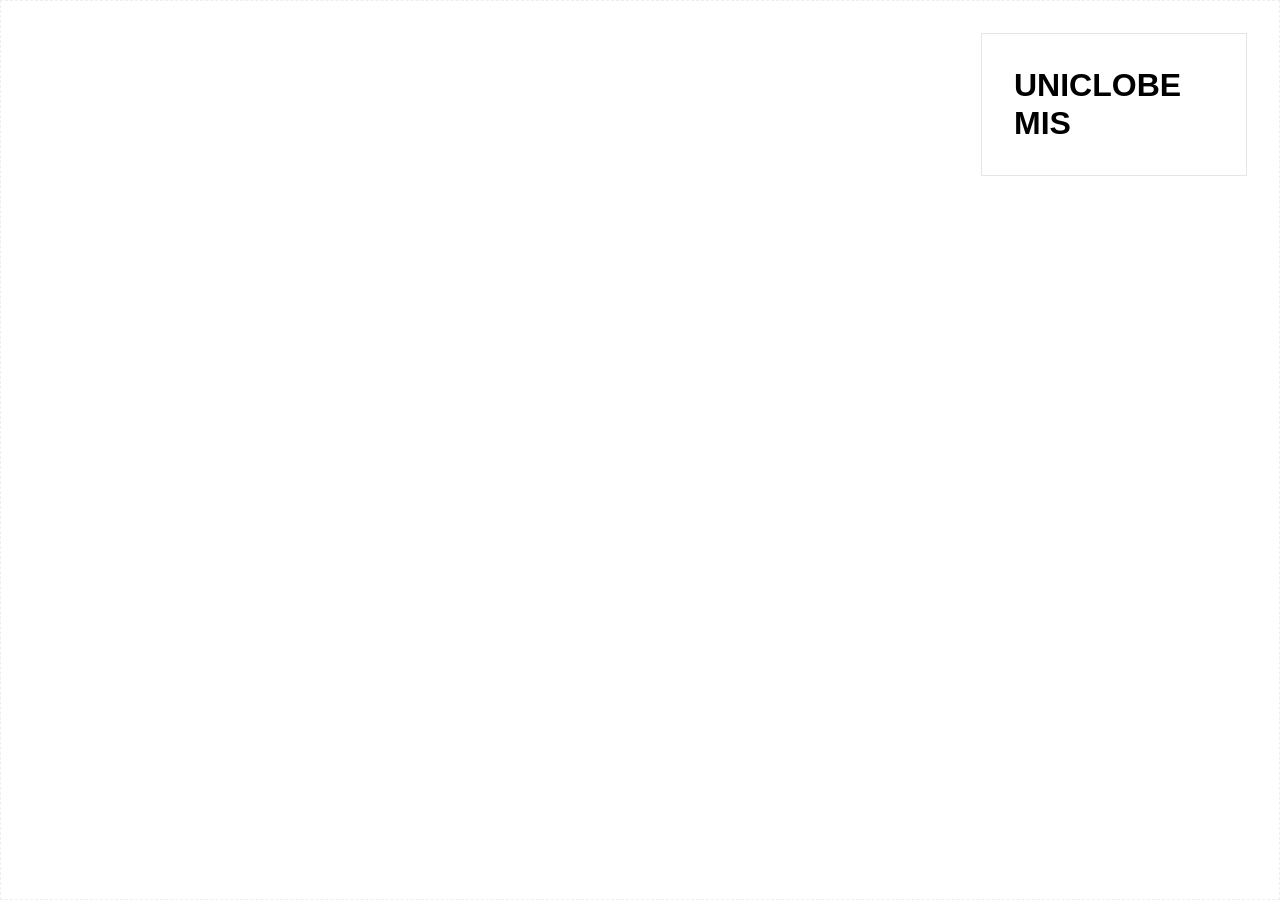
==== index.html @ 833cf045 "Create initial landing page with responsive UNICLOBE MIS logo design Co-authored-by: sparkly24e <spa" ====
<!DOCTYPE html>
<html lang="en">
<head>
    <meta charset="UTF-8">
    <meta name="viewport" content="width=device-width, initial-scale=1.0">
    <title>UNICLOBE MIS</title>
    <style>
        /* PRIMARY-COLOR: #000000 */
        /* BACKGROUND-COLOR: #FFFFFF */
        
        * {
            margin: 0;
            padding: 0;
            box-sizing: border-box;
        }
        
        body {
            font-family: Arial, sans-serif;
            background-color: #FFFFFF;
            color: #000000;
        }
        
        .container {
            width: 100vw;
            height: 100vh;
            display: flex;
            justify-content: flex-end;
            align-items: flex-start;
            border: 1px dashed #eee; /* Debug border - remove in final version */
        }
        
        .logo-box {
            padding: 2rem;
            border: 1px solid rgba(0,0,0,0.1); /* Optional border for visual guidance - remove in final version */
            margin: 2rem;
        }
        
        .logo {
            margin: 0;
            font-family: Arial, sans-serif;
            font-weight: 700;
            font-size: 2rem;
            color: #000000;
            max-width: 200px;
            line-height: 1.2;
        }
        
        /* Responsive adjustments */
        @media (max-width: 768px) {
            .logo {
                font-size: 1.5rem;
                max-width: 150px;
            }
            
            .logo-box {
                padding: 1.5rem;
                margin: 1rem;
            }
        }
        
        @media (max-width: 480px) {
            .logo {
                font-size: 1.2rem;
                max-width: 120px;
            }
            
            .logo-box {
                padding: 1rem;
                margin: 0.5rem;
            }
        }
    </style>
</head>
<body>
    <div class="container">
        <div class="logo-box">
            <h1 class="logo">UNICLOBE MIS</h1>
            <!-- Replace <h1> with <img src="logo.png" alt="UNICLOBE MIS" style="max-width: 200px;"> if using an image -->
        </div>
    </div>
</body>
</html>
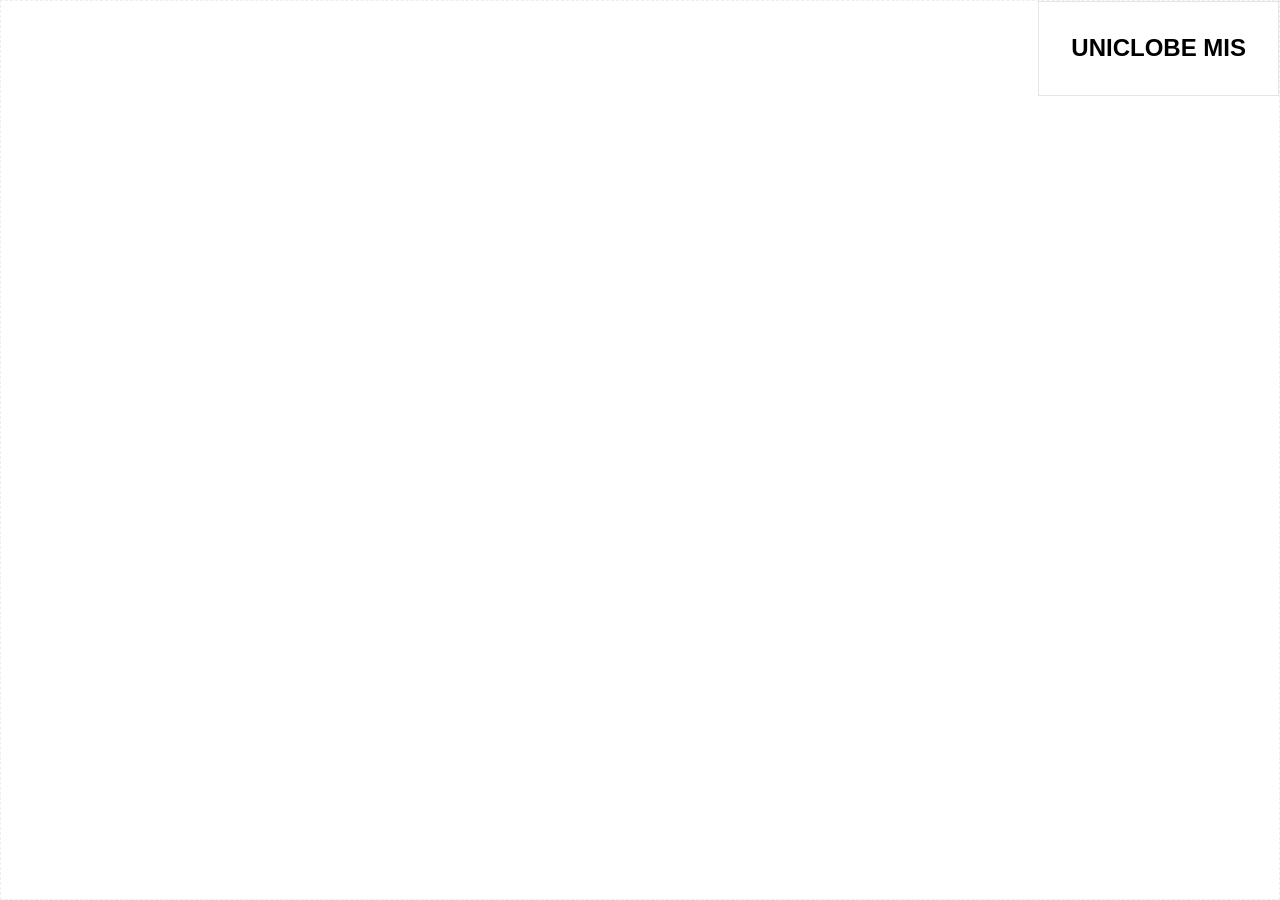
==== commit b439cb7b: "Create initial landing page with responsive UNICLOBE MIS logo layout Co-authored-by: sparkly24e <spa" ====
--- a/index.html
+++ b/index.html
@@ -5,68 +5,72 @@
     <meta name="viewport" content="width=device-width, initial-scale=1.0">
     <title>UNICLOBE MIS</title>
     <style>
-        /* PRIMARY-COLOR: #000000 */
-        /* BACKGROUND-COLOR: #FFFFFF */
-        
+        /* Reset default margins and padding */
         * {
             margin: 0;
             padding: 0;
             box-sizing: border-box;
         }
-        
+
         body {
             font-family: Arial, sans-serif;
+            /* PRIMARY-COLOR: #000000 */
+            color: #000000;
+            /* BACKGROUND-COLOR: #FFFFFF */
             background-color: #FFFFFF;
-            color: #000000;
         }
-        
+
         .container {
             width: 100vw;
             height: 100vh;
             display: flex;
             justify-content: flex-end;
             align-items: flex-start;
-            border: 1px dashed #eee; /* Debug border - remove in final version */
+            /* Debug border - remove in final version */
+            border: 1px dashed #eee;
         }
-        
+
         .logo-box {
             padding: 2rem;
-            border: 1px solid rgba(0,0,0,0.1); /* Optional border for visual guidance - remove in final version */
-            margin: 2rem;
+            /* Debug border - remove in final version */
+            border: 1px solid rgba(0,0,0,0.1);
+            display: flex;
+            align-items: center;
+            justify-content: center;
         }
-        
+
         .logo {
             margin: 0;
             font-family: Arial, sans-serif;
             font-weight: 700;
-            font-size: 2rem;
+            font-size: 1.5rem;
+            /* PRIMARY-COLOR: #000000 */
             color: #000000;
             max-width: 200px;
+            text-align: center;
             line-height: 1.2;
         }
-        
+
         /* Responsive adjustments */
         @media (max-width: 768px) {
             .logo {
-                font-size: 1.5rem;
+                font-size: 1.2rem;
                 max-width: 150px;
             }
             
             .logo-box {
                 padding: 1.5rem;
-                margin: 1rem;
             }
         }
-        
+
         @media (max-width: 480px) {
             .logo {
-                font-size: 1.2rem;
+                font-size: 1rem;
                 max-width: 120px;
             }
             
             .logo-box {
                 padding: 1rem;
-                margin: 0.5rem;
             }
         }
     </style>
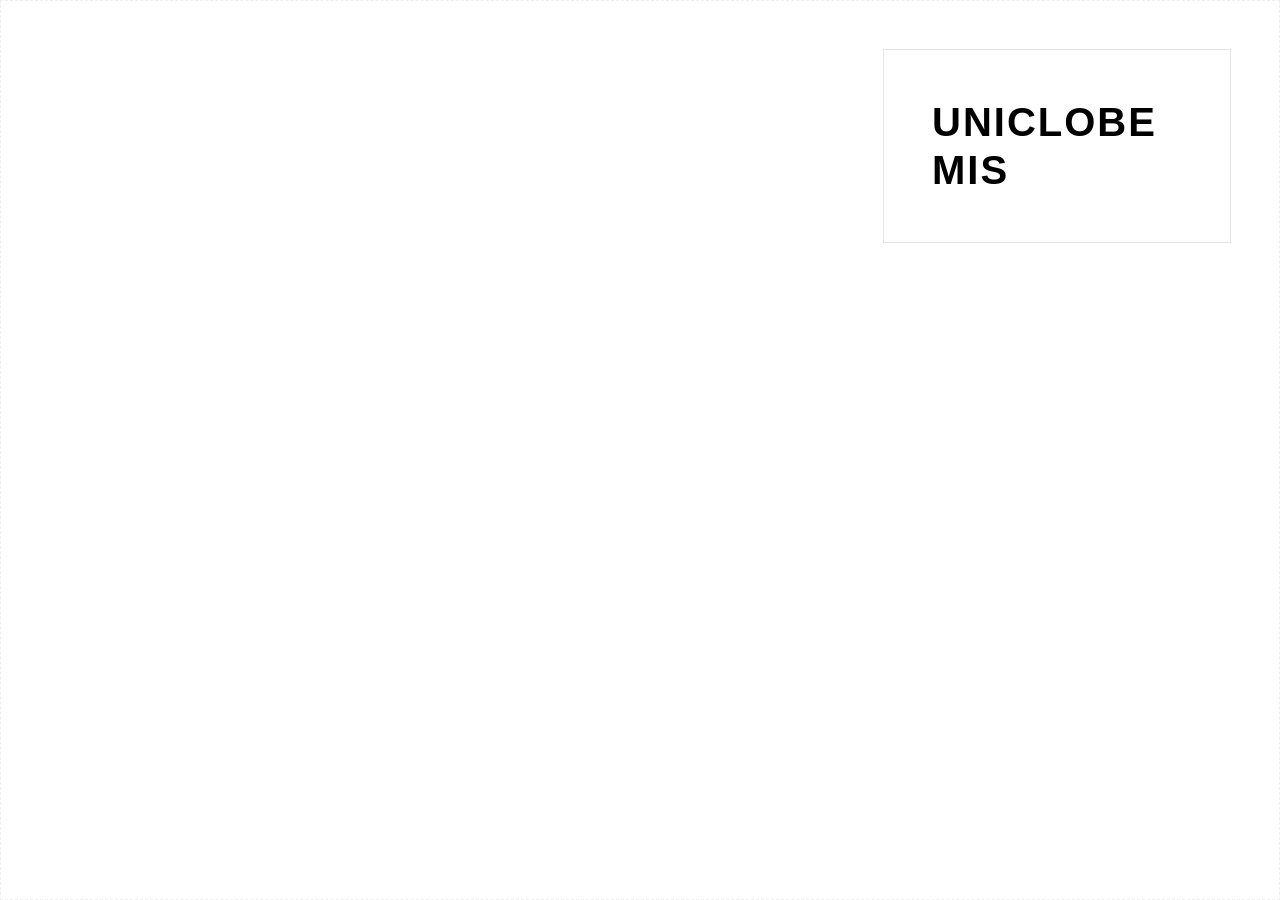
==== commit 47203ae0: "Move inline styles to separate CSS file for better organization Co-authored-by: sparkly24e <sparkly2" ====
--- a/index.html
+++ b/index.html
@@ -4,76 +4,7 @@
     <meta charset="UTF-8">
     <meta name="viewport" content="width=device-width, initial-scale=1.0">
     <title>UNICLOBE MIS</title>
-    <style>
-        /* Reset default margins and padding */
-        * {
-            margin: 0;
-            padding: 0;
-            box-sizing: border-box;
-        }
-
-        body {
-            font-family: Arial, sans-serif;
-            /* PRIMARY-COLOR: #000000 */
-            color: #000000;
-            /* BACKGROUND-COLOR: #FFFFFF */
-            background-color: #FFFFFF;
-        }
-
-        .container {
-            width: 100vw;
-            height: 100vh;
-            display: flex;
-            justify-content: flex-end;
-            align-items: flex-start;
-            /* Debug border - remove in final version */
-            border: 1px dashed #eee;
-        }
-
-        .logo-box {
-            padding: 2rem;
-            /* Debug border - remove in final version */
-            border: 1px solid rgba(0,0,0,0.1);
-            display: flex;
-            align-items: center;
-            justify-content: center;
-        }
-
-        .logo {
-            margin: 0;
-            font-family: Arial, sans-serif;
-            font-weight: 700;
-            font-size: 1.5rem;
-            /* PRIMARY-COLOR: #000000 */
-            color: #000000;
-            max-width: 200px;
-            text-align: center;
-            line-height: 1.2;
-        }
-
-        /* Responsive adjustments */
-        @media (max-width: 768px) {
-            .logo {
-                font-size: 1.2rem;
-                max-width: 150px;
-            }
-            
-            .logo-box {
-                padding: 1.5rem;
-            }
-        }
-
-        @media (max-width: 480px) {
-            .logo {
-                font-size: 1rem;
-                max-width: 120px;
-            }
-            
-            .logo-box {
-                padding: 1rem;
-            }
-        }
-    </style>
+    <link rel="stylesheet" href="styles.css">
 </head>
 <body>
     <div class="container">
--- a/styles.css
+++ b/styles.css
@@ -0,0 +1,86 @@
+/* PRIMARY-COLOR: #000000 */
+/* BACKGROUND-COLOR: #FFFFFF */
+
+* {
+    margin: 0;
+    padding: 0;
+    box-sizing: border-box;
+}
+
+html, body {
+    width: 100%;
+    height: 100%;
+    font-family: Arial, sans-serif;
+    background-color: #FFFFFF;
+    color: #000000;
+    overflow: hidden; /* Prevents scrollbars for full-page effect */
+}
+
+.container {
+    width: 100vw;
+    height: 100vh;
+    display: flex;
+    justify-content: flex-end;
+    align-items: flex-start;
+    border: 1px dashed #eee; /* Debug border - remove in final version */
+    position: fixed;
+    top: 0;
+    left: 0;
+}
+
+.logo-box {
+    padding: 2rem;
+    border: 1px solid rgba(0,0,0,0.1); /* Optional border for visual guidance - remove in final version */
+    margin: 2rem;
+    background-color: transparent;
+}
+
+.logo {
+    margin: 0;
+    font-family: Arial, sans-serif;
+    font-weight: 700;
+    font-size: 2rem;
+    color: #000000;
+    max-width: 200px;
+    line-height: 1.2;
+    text-transform: uppercase;
+    letter-spacing: 0.05em;
+}
+
+/* Responsive adjustments */
+@media (max-width: 768px) {
+    .logo {
+        font-size: 1.5rem;
+        max-width: 150px;
+    }
+    
+    .logo-box {
+        padding: 1.5rem;
+        margin: 1rem;
+    }
+}
+
+@media (max-width: 480px) {
+    .logo {
+        font-size: 1.2rem;
+        max-width: 120px;
+    }
+    
+    .logo-box {
+        padding: 1rem;
+        margin: 0.5rem;
+    }
+}
+
+/* Full-page specific styles */
+@media (min-width: 1200px) {
+    .logo {
+        font-size: 2.5rem;
+        max-width: 250px;
+    }
+    
+    .logo-box {
+        padding: 3rem;
+        margin: 3rem;
+    }
+}
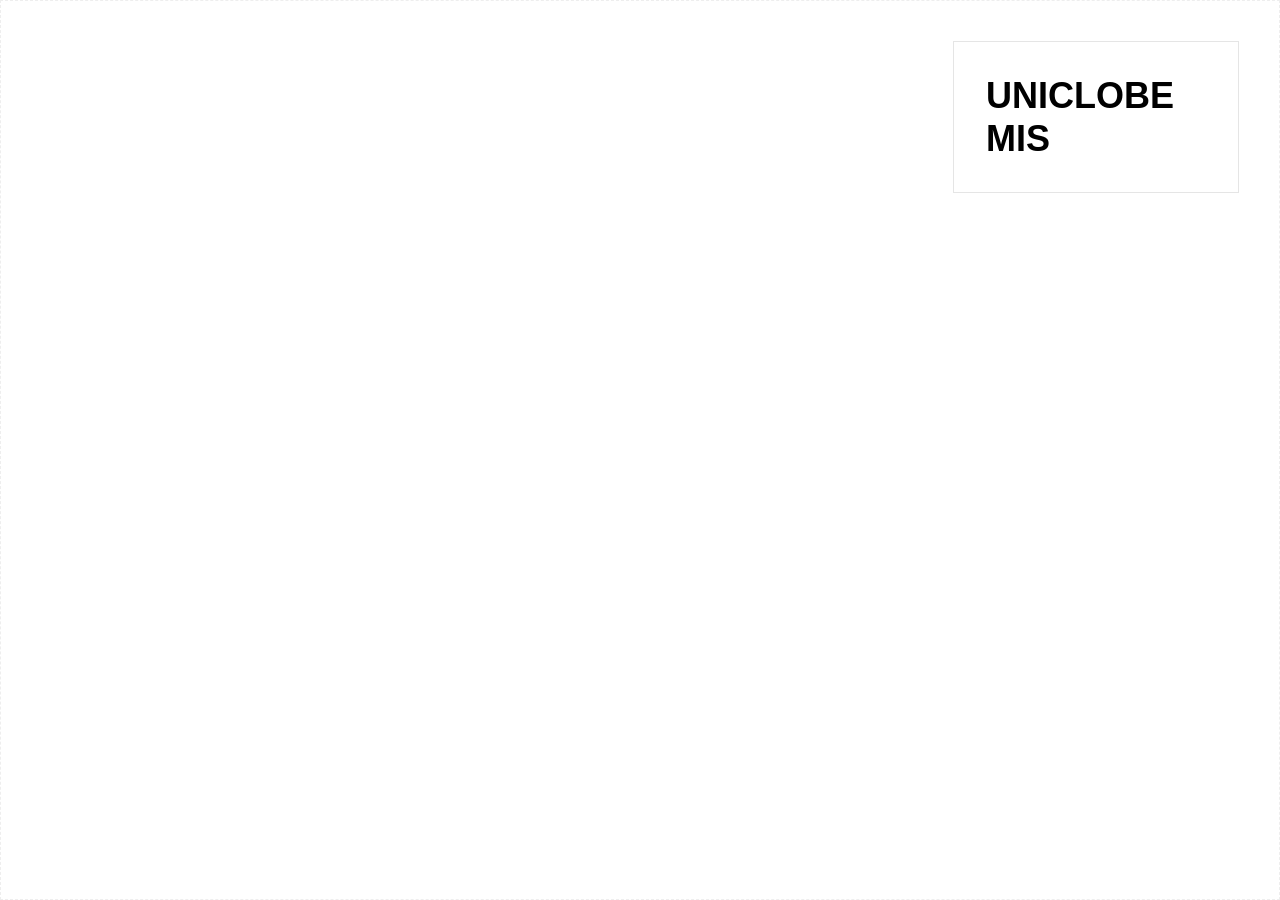
==== commit db77b7b4: "Enhance logo page with responsive design, animations, and interactive JS Co-authored-by: sparkly24e " ====
--- a/index.html
+++ b/index.html
@@ -7,11 +7,12 @@
     <link rel="stylesheet" href="styles.css">
 </head>
 <body>
-    <div class="container">
-        <div class="logo-box">
-            <h1 class="logo">UNICLOBE MIS</h1>
+    <div class="container" style="width: 100vw; height: 100vh; display: flex; justify-content: flex-end; border: 1px dashed #eee;">
+        <div class="logo-box" style="padding: 2rem; border: 1px solid rgba(0,0,0,0.1);">
+            <h1 style="margin: 0; font-family: Arial; font-weight: 700;">UNICLOBE MIS</h1>
             <!-- Replace <h1> with <img src="logo.png" alt="UNICLOBE MIS" style="max-width: 200px;"> if using an image -->
         </div>
     </div>
+    <script src="script.js"></script>
 </body>
 </html>
--- a/styles.css
+++ b/styles.css
@@ -7,13 +7,11 @@
     box-sizing: border-box;
 }
 
-html, body {
-    width: 100%;
-    height: 100%;
+body {
     font-family: Arial, sans-serif;
     background-color: #FFFFFF;
     color: #000000;
-    overflow: hidden; /* Prevents scrollbars for full-page effect */
+    min-height: 100vh;
 }
 
 .container {
@@ -23,9 +21,6 @@
     justify-content: flex-end;
     align-items: flex-start;
     border: 1px dashed #eee; /* Debug border - remove in final version */
-    position: fixed;
-    top: 0;
-    left: 0;
 }
 
 .logo-box {
@@ -33,9 +28,10 @@
     border: 1px solid rgba(0,0,0,0.1); /* Optional border for visual guidance - remove in final version */
     margin: 2rem;
     background-color: transparent;
+    transition: all 0.3s ease;
 }
 
-.logo {
+.logo-box h1 {
     margin: 0;
     font-family: Arial, sans-serif;
     font-weight: 700;
@@ -43,44 +39,103 @@
     color: #000000;
     max-width: 200px;
     line-height: 1.2;
-    text-transform: uppercase;
-    letter-spacing: 0.05em;
+    transition: all 0.3s ease;
 }
 
-/* Responsive adjustments */
+/* Tablet Responsive */
+@media (max-width: 1024px) {
+    .logo-box {
+        padding: 1.75rem;
+        margin: 1.5rem;
+    }
+    
+    .logo-box h1 {
+        font-size: 1.75rem;
+        max-width: 180px;
+    }
+}
+
+/* Mobile Responsive */
 @media (max-width: 768px) {
-    .logo {
-        font-size: 1.5rem;
-        max-width: 150px;
+    .container {
+        align-items: center;
+        justify-content: center;
     }
     
     .logo-box {
         padding: 1.5rem;
         margin: 1rem;
+        border-radius: 8px;
+    }
+    
+    .logo-box h1 {
+        font-size: 1.5rem;
+        max-width: 150px;
+        text-align: center;
     }
 }
 
+/* Small Mobile Responsive */
 @media (max-width: 480px) {
-    .logo {
+    .logo-box {
+        padding: 1rem;
+        margin: 0.5rem;
+        border-radius: 6px;
+    }
+    
+    .logo-box h1 {
         font-size: 1.2rem;
         max-width: 120px;
+    }
+}
+
+/* Large Desktop Responsive */
+@media (min-width: 1200px) {
+    .logo-box {
+        padding: 2.5rem;
+        margin: 2.5rem;
+    }
+    
+    .logo-box h1 {
+        font-size: 2.25rem;
+        max-width: 220px;
+    }
+}
+
+/* Extra Large Desktop */
+@media (min-width: 1600px) {
+    .logo-box {
+        padding: 3rem;
+        margin: 3rem;
+    }
+    
+    .logo-box h1 {
+        font-size: 2.5rem;
+        max-width: 250px;
+    }
+}
+
+/* Landscape Mobile */
+@media (max-height: 500px) and (orientation: landscape) {
+    .container {
+        align-items: flex-start;
     }
     
     .logo-box {
         padding: 1rem;
-        margin: 0.5rem;
+        margin: 1rem;
+    }
+    
+    .logo-box h1 {
+        font-size: 1.3rem;
+        max-width: 140px;
     }
 }
 
-/* Full-page specific styles */
-@media (min-width: 1200px) {
-    .logo {
-        font-size: 2.5rem;
-        max-width: 250px;
-    }
-    
-    .logo-box {
-        padding: 3rem;
-        margin: 3rem;
+/* High DPI Displays */
+@media (-webkit-min-device-pixel-ratio: 2), (min-resolution: 192dpi) {
+    .logo-box h1 {
+        -webkit-font-smoothing: antialiased;
+        -moz-osx-font-smoothing: grayscale;
     }
 }
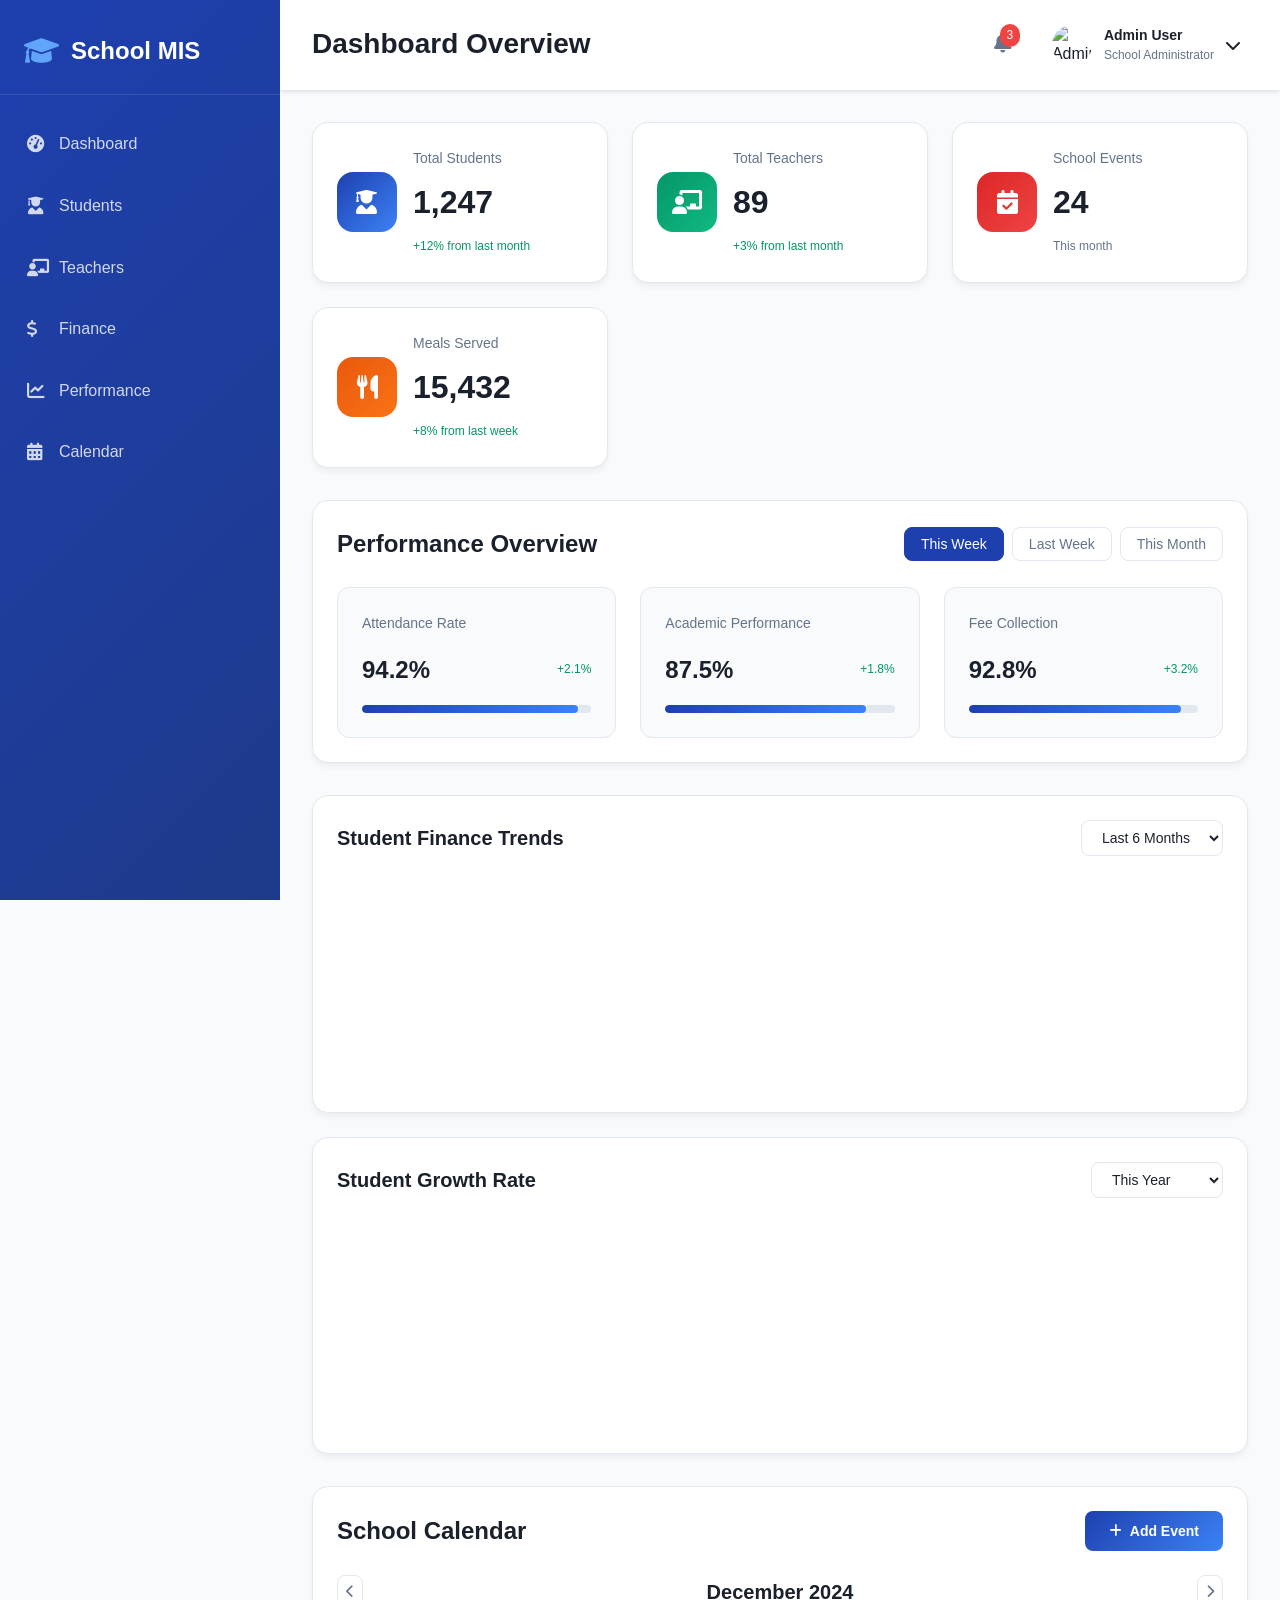
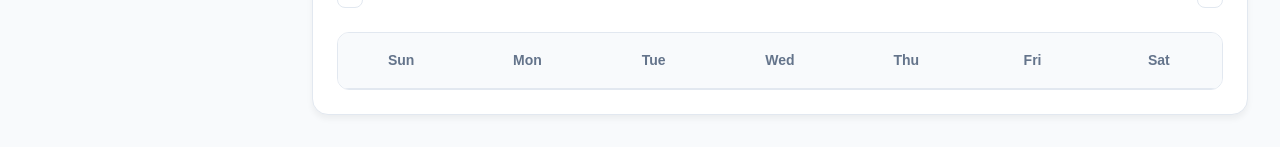
==== commit b979cedb: "Create School MIS Admin Panel with dashboard, charts, and responsive design Co-authored-by: nitrogob" ====
--- a/index.html
+++ b/index.html
@@ -3,16 +3,242 @@
 <head>
     <meta charset="UTF-8">
     <meta name="viewport" content="width=device-width, initial-scale=1.0">
-    <title>UNICLOBE MIS</title>
+    <title>School MIS Admin Panel</title>
     <link rel="stylesheet" href="styles.css">
+    <link href="https://cdnjs.cloudflare.com/ajax/libs/font-awesome/6.0.0/css/all.min.css" rel="stylesheet">
+    <script src="https://cdn.jsdelivr.net/npm/chart.js"></script>
 </head>
 <body>
-    <div class="container" style="width: 100vw; height: 100vh; display: flex; justify-content: flex-end; border: 1px dashed #eee;">
-        <div class="logo-box" style="padding: 2rem; border: 1px solid rgba(0,0,0,0.1);">
-            <h1 style="margin: 0; font-family: Arial; font-weight: 700;">UNICLOBE MIS</h1>
-            <!-- Replace <h1> with <img src="logo.png" alt="UNICLOBE MIS" style="max-width: 200px;"> if using an image -->
-        </div>
+    <div class="container">
+        <!-- Sidebar Navigation -->
+        <nav class="sidebar">
+            <div class="sidebar-header">
+                <h2><i class="fas fa-graduation-cap"></i> School MIS</h2>
+            </div>
+            <ul class="nav-menu">
+                <li class="nav-item active">
+                    <a href="#dashboard" class="nav-link">
+                        <i class="fas fa-tachometer-alt"></i>
+                        <span>Dashboard</span>
+                    </a>
+                </li>
+                <li class="nav-item">
+                    <a href="#students" class="nav-link">
+                        <i class="fas fa-user-graduate"></i>
+                        <span>Students</span>
+                    </a>
+                </li>
+                <li class="nav-item">
+                    <a href="#teachers" class="nav-link">
+                        <i class="fas fa-chalkboard-teacher"></i>
+                        <span>Teachers</span>
+                    </a>
+                </li>
+                <li class="nav-item">
+                    <a href="#finance" class="nav-link">
+                        <i class="fas fa-dollar-sign"></i>
+                        <span>Finance</span>
+                    </a>
+                </li>
+                <li class="nav-item">
+                    <a href="#performance" class="nav-link">
+                        <i class="fas fa-chart-line"></i>
+                        <span>Performance</span>
+                    </a>
+                </li>
+                <li class="nav-item">
+                    <a href="#calendar" class="nav-link">
+                        <i class="fas fa-calendar-alt"></i>
+                        <span>Calendar</span>
+                    </a>
+                </li>
+            </ul>
+        </nav>
+
+        <!-- Main Content Area -->
+        <main class="main-content">
+            <!-- Header -->
+            <header class="header">
+                <div class="header-left">
+                    <button class="menu-toggle" id="menuToggle">
+                        <i class="fas fa-bars"></i>
+                    </button>
+                    <h1>Dashboard Overview</h1>
+                </div>
+                <div class="header-right">
+                    <div class="notifications">
+                        <i class="fas fa-bell"></i>
+                        <span class="badge">3</span>
+                    </div>
+                    <div class="admin-profile">
+                        <img src="https://via.placeholder.com/40x40/1e40af/ffffff?text=AD" alt="Admin" class="admin-avatar">
+                        <div class="admin-info">
+                            <span class="admin-name">Admin User</span>
+                            <span class="admin-role">School Administrator</span>
+                        </div>
+                        <i class="fas fa-chevron-down"></i>
+                    </div>
+                </div>
+            </header>
+
+            <!-- Dashboard Content -->
+            <div class="dashboard-content">
+                <!-- Summary Cards -->
+                <div class="summary-cards">
+                    <div class="card">
+                        <div class="card-icon students">
+                            <i class="fas fa-user-graduate"></i>
+                        </div>
+                        <div class="card-content">
+                            <h3>Total Students</h3>
+                            <p class="card-number">1,247</p>
+                            <span class="card-change positive">+12% from last month</span>
+                        </div>
+                    </div>
+                    <div class="card">
+                        <div class="card-icon teachers">
+                            <i class="fas fa-chalkboard-teacher"></i>
+                        </div>
+                        <div class="card-content">
+                            <h3>Total Teachers</h3>
+                            <p class="card-number">89</p>
+                            <span class="card-change positive">+3% from last month</span>
+                        </div>
+                    </div>
+                    <div class="card">
+                        <div class="card-icon events">
+                            <i class="fas fa-calendar-check"></i>
+                        </div>
+                        <div class="card-content">
+                            <h3>School Events</h3>
+                            <p class="card-number">24</p>
+                            <span class="card-change neutral">This month</span>
+                        </div>
+                    </div>
+                    <div class="card">
+                        <div class="card-icon meals">
+                            <i class="fas fa-utensils"></i>
+                        </div>
+                        <div class="card-content">
+                            <h3>Meals Served</h3>
+                            <p class="card-number">15,432</p>
+                            <span class="card-change positive">+8% from last week</span>
+                        </div>
+                    </div>
+                </div>
+
+                <!-- Performance Section -->
+                <div class="performance-section">
+                    <div class="section-header">
+                        <h2>Performance Overview</h2>
+                        <div class="period-selector">
+                            <button class="period-btn active">This Week</button>
+                            <button class="period-btn">Last Week</button>
+                            <button class="period-btn">This Month</button>
+                        </div>
+                    </div>
+                    <div class="performance-cards">
+                        <div class="performance-card">
+                            <h4>Attendance Rate</h4>
+                            <div class="performance-metric">
+                                <span class="metric-value">94.2%</span>
+                                <span class="metric-change positive">+2.1%</span>
+                            </div>
+                            <div class="progress-bar">
+                                <div class="progress-fill" style="width: 94.2%"></div>
+                            </div>
+                        </div>
+                        <div class="performance-card">
+                            <h4>Academic Performance</h4>
+                            <div class="performance-metric">
+                                <span class="metric-value">87.5%</span>
+                                <span class="metric-change positive">+1.8%</span>
+                            </div>
+                            <div class="progress-bar">
+                                <div class="progress-fill" style="width: 87.5%"></div>
+                            </div>
+                        </div>
+                        <div class="performance-card">
+                            <h4>Fee Collection</h4>
+                            <div class="performance-metric">
+                                <span class="metric-value">92.8%</span>
+                                <span class="metric-change positive">+3.2%</span>
+                            </div>
+                            <div class="progress-bar">
+                                <div class="progress-fill" style="width: 92.8%"></div>
+                            </div>
+                        </div>
+                    </div>
+                </div>
+
+                <!-- Charts Section -->
+                <div class="charts-section">
+                    <div class="chart-container">
+                        <div class="chart-header">
+                            <h3>Student Finance Trends</h3>
+                            <div class="chart-controls">
+                                <select class="chart-period">
+                                    <option>Last 6 Months</option>
+                                    <option>Last Year</option>
+                                    <option>Last 2 Years</option>
+                                </select>
+                            </div>
+                        </div>
+                        <canvas id="financeChart" width="400" height="200"></canvas>
+                    </div>
+                    <div class="chart-container">
+                        <div class="chart-header">
+                            <h3>Student Growth Rate</h3>
+                            <div class="chart-controls">
+                                <select class="chart-period">
+                                    <option>This Year</option>
+                                    <option>Last Year</option>
+                                    <option>Last 3 Years</option>
+                                </select>
+                            </div>
+                        </div>
+                        <canvas id="growthChart" width="400" height="200"></canvas>
+                    </div>
+                </div>
+
+                <!-- Calendar Section -->
+                <div class="calendar-section">
+                    <div class="section-header">
+                        <h2>School Calendar</h2>
+                        <button class="btn-primary">
+                            <i class="fas fa-plus"></i> Add Event
+                        </button>
+                    </div>
+                    <div class="calendar-container">
+                        <div class="calendar-header">
+                            <button class="calendar-nav">
+                                <i class="fas fa-chevron-left"></i>
+                            </button>
+                            <h3 id="currentMonth">December 2024</h3>
+                            <button class="calendar-nav">
+                                <i class="fas fa-chevron-right"></i>
+                            </button>
+                        </div>
+                        <div class="calendar-grid">
+                            <div class="calendar-weekdays">
+                                <div>Sun</div>
+                                <div>Mon</div>
+                                <div>Tue</div>
+                                <div>Wed</div>
+                                <div>Thu</div>
+                                <div>Fri</div>
+                                <div>Sat</div>
+                            </div>
+                            <div class="calendar-days" id="calendarDays">
+                                <!-- Calendar days will be populated by JavaScript -->
+                            </div>
+                        </div>
+                    </div>
+                </div>
+            </div>
+        </main>
     </div>
+
     <script src="script.js"></script>
 </body>
 </html>
--- a/styles.css
+++ b/styles.css
@@ -1,6 +1,4 @@
-/* PRIMARY-COLOR: #000000 */
-/* BACKGROUND-COLOR: #FFFFFF */
-
+/* Reset and Base Styles */
 * {
     margin: 0;
     padding: 0;
@@ -8,134 +6,697 @@
 }
 
 body {
-    font-family: Arial, sans-serif;
-    background-color: #FFFFFF;
-    color: #000000;
+    font-family: 'Segoe UI', Tahoma, Geneva, Verdana, sans-serif;
+    background-color: #f8fafc;
+    color: #1a202c;
+    line-height: 1.6;
+}
+
+/* Container Layout */
+.container {
+    display: flex;
     min-height: 100vh;
 }
 
-.container {
-    width: 100vw;
+/* Sidebar Styles */
+.sidebar {
+    width: 280px;
+    background: linear-gradient(135deg, #1e40af 0%, #1e3a8a 100%);
+    color: white;
+    padding: 0;
+    position: fixed;
     height: 100vh;
-    display: flex;
-    justify-content: flex-end;
-    align-items: flex-start;
-    border: 1px dashed #eee; /* Debug border - remove in final version */
-}
-
-.logo-box {
+    overflow-y: auto;
+    z-index: 1000;
+    transition: transform 0.3s ease;
+}
+
+.sidebar-header {
+    padding: 2rem 1.5rem 1.5rem;
+    border-bottom: 1px solid rgba(255, 255, 255, 0.1);
+}
+
+.sidebar-header h2 {
+    font-size: 1.5rem;
+    font-weight: 700;
+    display: flex;
+    align-items: center;
+    gap: 0.75rem;
+}
+
+.sidebar-header i {
+    font-size: 1.75rem;
+    color: #60a5fa;
+}
+
+.nav-menu {
+    list-style: none;
+    padding: 1rem 0;
+}
+
+.nav-item {
+    margin: 0.25rem 0;
+}
+
+.nav-link {
+    display: flex;
+    align-items: center;
+    padding: 1rem 1.5rem;
+    color: rgba(255, 255, 255, 0.8);
+    text-decoration: none;
+    transition: all 0.3s ease;
+    border-left: 3px solid transparent;
+}
+
+.nav-link:hover {
+    background-color: rgba(255, 255, 255, 0.1);
+    color: white;
+    border-left-color: #60a5fa;
+}
+
+.nav-link.active {
+    background-color: rgba(255, 255, 255, 0.15);
+    color: white;
+    border-left-color: #60a5fa;
+}
+
+.nav-link i {
+    width: 20px;
+    margin-right: 0.75rem;
+    font-size: 1.1rem;
+}
+
+/* Main Content */
+.main-content {
+    flex: 1;
+    margin-left: 280px;
+    min-height: 100vh;
+    background-color: #f8fafc;
+}
+
+/* Header */
+.header {
+    background: white;
+    padding: 1rem 2rem;
+    display: flex;
+    justify-content: space-between;
+    align-items: center;
+    box-shadow: 0 2px 4px rgba(0, 0, 0, 0.1);
+    position: sticky;
+    top: 0;
+    z-index: 100;
+}
+
+.header-left {
+    display: flex;
+    align-items: center;
+    gap: 1rem;
+}
+
+.menu-toggle {
+    display: none;
+    background: none;
+    border: none;
+    font-size: 1.25rem;
+    color: #1e40af;
+    cursor: pointer;
+    padding: 0.5rem;
+    border-radius: 0.375rem;
+    transition: background-color 0.3s ease;
+}
+
+.menu-toggle:hover {
+    background-color: #f1f5f9;
+}
+
+.header-left h1 {
+    font-size: 1.75rem;
+    font-weight: 700;
+    color: #1a202c;
+}
+
+.header-right {
+    display: flex;
+    align-items: center;
+    gap: 1.5rem;
+}
+
+.notifications {
+    position: relative;
+    cursor: pointer;
+    padding: 0.5rem;
+    border-radius: 0.375rem;
+    transition: background-color 0.3s ease;
+}
+
+.notifications:hover {
+    background-color: #f1f5f9;
+}
+
+.notifications i {
+    font-size: 1.25rem;
+    color: #64748b;
+}
+
+.badge {
+    position: absolute;
+    top: 0;
+    right: 0;
+    background-color: #ef4444;
+    color: white;
+    font-size: 0.75rem;
+    padding: 0.125rem 0.375rem;
+    border-radius: 1rem;
+    min-width: 1.25rem;
+    text-align: center;
+}
+
+.admin-profile {
+    display: flex;
+    align-items: center;
+    gap: 0.75rem;
+    cursor: pointer;
+    padding: 0.5rem;
+    border-radius: 0.5rem;
+    transition: background-color 0.3s ease;
+}
+
+.admin-profile:hover {
+    background-color: #f1f5f9;
+}
+
+.admin-avatar {
+    width: 40px;
+    height: 40px;
+    border-radius: 50%;
+    object-fit: cover;
+}
+
+.admin-info {
+    display: flex;
+    flex-direction: column;
+}
+
+.admin-name {
+    font-weight: 600;
+    color: #1a202c;
+    font-size: 0.875rem;
+}
+
+.admin-role {
+    font-size: 0.75rem;
+    color: #64748b;
+}
+
+/* Dashboard Content */
+.dashboard-content {
     padding: 2rem;
-    border: 1px solid rgba(0,0,0,0.1); /* Optional border for visual guidance - remove in final version */
-    margin: 2rem;
-    background-color: transparent;
+}
+
+/* Summary Cards */
+.summary-cards {
+    display: grid;
+    grid-template-columns: repeat(auto-fit, minmax(280px, 1fr));
+    gap: 1.5rem;
+    margin-bottom: 2rem;
+}
+
+.card {
+    background: white;
+    border-radius: 1rem;
+    padding: 1.5rem;
+    box-shadow: 0 4px 6px rgba(0, 0, 0, 0.05);
+    border: 1px solid #e2e8f0;
+    transition: transform 0.3s ease, box-shadow 0.3s ease;
+    display: flex;
+    align-items: center;
+    gap: 1rem;
+}
+
+.card:hover {
+    transform: translateY(-2px);
+    box-shadow: 0 8px 25px rgba(0, 0, 0, 0.1);
+}
+
+.card-icon {
+    width: 60px;
+    height: 60px;
+    border-radius: 1rem;
+    display: flex;
+    align-items: center;
+    justify-content: center;
+    font-size: 1.5rem;
+    color: white;
+}
+
+.card-icon.students {
+    background: linear-gradient(135deg, #1e40af 0%, #3b82f6 100%);
+}
+
+.card-icon.teachers {
+    background: linear-gradient(135deg, #059669 0%, #10b981 100%);
+}
+
+.card-icon.events {
+    background: linear-gradient(135deg, #dc2626 0%, #ef4444 100%);
+}
+
+.card-icon.meals {
+    background: linear-gradient(135deg, #ea580c 0%, #f97316 100%);
+}
+
+.card-content h3 {
+    font-size: 0.875rem;
+    color: #64748b;
+    font-weight: 500;
+    margin-bottom: 0.5rem;
+}
+
+.card-number {
+    font-size: 2rem;
+    font-weight: 700;
+    color: #1a202c;
+    margin-bottom: 0.25rem;
+}
+
+.card-change {
+    font-size: 0.75rem;
+    font-weight: 500;
+}
+
+.card-change.positive {
+    color: #059669;
+}
+
+.card-change.negative {
+    color: #dc2626;
+}
+
+.card-change.neutral {
+    color: #64748b;
+}
+
+/* Performance Section */
+.performance-section {
+    background: white;
+    border-radius: 1rem;
+    padding: 1.5rem;
+    margin-bottom: 2rem;
+    box-shadow: 0 4px 6px rgba(0, 0, 0, 0.05);
+    border: 1px solid #e2e8f0;
+}
+
+.section-header {
+    display: flex;
+    justify-content: space-between;
+    align-items: center;
+    margin-bottom: 1.5rem;
+}
+
+.section-header h2 {
+    font-size: 1.5rem;
+    font-weight: 700;
+    color: #1a202c;
+}
+
+.period-selector {
+    display: flex;
+    gap: 0.5rem;
+}
+
+.period-btn {
+    padding: 0.5rem 1rem;
+    border: 1px solid #e2e8f0;
+    background: white;
+    color: #64748b;
+    border-radius: 0.5rem;
+    cursor: pointer;
     transition: all 0.3s ease;
-}
-
-.logo-box h1 {
-    margin: 0;
-    font-family: Arial, sans-serif;
+    font-size: 0.875rem;
+}
+
+.period-btn:hover {
+    border-color: #1e40af;
+    color: #1e40af;
+}
+
+.period-btn.active {
+    background: #1e40af;
+    color: white;
+    border-color: #1e40af;
+}
+
+.performance-cards {
+    display: grid;
+    grid-template-columns: repeat(auto-fit, minmax(250px, 1fr));
+    gap: 1.5rem;
+}
+
+.performance-card {
+    padding: 1.5rem;
+    border: 1px solid #e2e8f0;
+    border-radius: 0.75rem;
+    background: #f8fafc;
+}
+
+.performance-card h4 {
+    font-size: 0.875rem;
+    color: #64748b;
+    margin-bottom: 1rem;
+    font-weight: 500;
+}
+
+.performance-metric {
+    display: flex;
+    justify-content: space-between;
+    align-items: center;
+    margin-bottom: 1rem;
+}
+
+.metric-value {
+    font-size: 1.5rem;
     font-weight: 700;
-    font-size: 2rem;
-    color: #000000;
-    max-width: 200px;
-    line-height: 1.2;
+    color: #1a202c;
+}
+
+.metric-change {
+    font-size: 0.75rem;
+    font-weight: 500;
+}
+
+.metric-change.positive {
+    color: #059669;
+}
+
+.metric-change.negative {
+    color: #dc2626;
+}
+
+.progress-bar {
+    width: 100%;
+    height: 8px;
+    background-color: #e2e8f0;
+    border-radius: 4px;
+    overflow: hidden;
+}
+
+.progress-fill {
+    height: 100%;
+    background: linear-gradient(90deg, #1e40af 0%, #3b82f6 100%);
+    border-radius: 4px;
+    transition: width 0.3s ease;
+}
+
+/* Charts Section */
+.charts-section {
+    display: grid;
+    grid-template-columns: repeat(auto-fit, minmax(500px, 1fr));
+    gap: 1.5rem;
+    margin-bottom: 2rem;
+}
+
+.chart-container {
+    background: white;
+    border-radius: 1rem;
+    padding: 1.5rem;
+    box-shadow: 0 4px 6px rgba(0, 0, 0, 0.05);
+    border: 1px solid #e2e8f0;
+}
+
+.chart-header {
+    display: flex;
+    justify-content: space-between;
+    align-items: center;
+    margin-bottom: 1.5rem;
+}
+
+.chart-header h3 {
+    font-size: 1.25rem;
+    font-weight: 700;
+    color: #1a202c;
+}
+
+.chart-controls select {
+    padding: 0.5rem 1rem;
+    border: 1px solid #e2e8f0;
+    border-radius: 0.5rem;
+    background: white;
+    color: #1a202c;
+    font-size: 0.875rem;
+    cursor: pointer;
+}
+
+.chart-controls select:focus {
+    outline: none;
+    border-color: #1e40af;
+}
+
+/* Calendar Section */
+.calendar-section {
+    background: white;
+    border-radius: 1rem;
+    padding: 1.5rem;
+    box-shadow: 0 4px 6px rgba(0, 0, 0, 0.05);
+    border: 1px solid #e2e8f0;
+}
+
+.calendar-container {
+    margin-top: 1.5rem;
+}
+
+.calendar-header {
+    display: flex;
+    justify-content: space-between;
+    align-items: center;
+    margin-bottom: 1.5rem;
+}
+
+.calendar-header h3 {
+    font-size: 1.25rem;
+    font-weight: 700;
+    color: #1a202c;
+}
+
+.calendar-nav {
+    background: none;
+    border: 1px solid #e2e8f0;
+    padding: 0.5rem;
+    border-radius: 0.5rem;
+    cursor: pointer;
+    color: #64748b;
     transition: all 0.3s ease;
 }
 
-/* Tablet Responsive */
+.calendar-nav:hover {
+    background-color: #f1f5f9;
+    color: #1e40af;
+}
+
+.calendar-grid {
+    border: 1px solid #e2e8f0;
+    border-radius: 0.75rem;
+    overflow: hidden;
+}
+
+.calendar-weekdays {
+    display: grid;
+    grid-template-columns: repeat(7, 1fr);
+    background-color: #f8fafc;
+    border-bottom: 1px solid #e2e8f0;
+}
+
+.calendar-weekdays div {
+    padding: 1rem 0.5rem;
+    text-align: center;
+    font-weight: 600;
+    color: #64748b;
+    font-size: 0.875rem;
+}
+
+.calendar-days {
+    display: grid;
+    grid-template-columns: repeat(7, 1fr);
+}
+
+.calendar-day {
+    padding: 1rem 0.5rem;
+    text-align: center;
+    border-right: 1px solid #e2e8f0;
+    border-bottom: 1px solid #e2e8f0;
+    cursor: pointer;
+    transition: background-color 0.3s ease;
+    position: relative;
+    min-height: 80px;
+    display: flex;
+    flex-direction: column;
+    align-items: center;
+    justify-content: center;
+}
+
+.calendar-day:hover {
+    background-color: #f1f5f9;
+}
+
+.calendar-day.other-month {
+    color: #cbd5e1;
+}
+
+.calendar-day.today {
+    background-color: #1e40af;
+    color: white;
+    font-weight: 600;
+}
+
+.calendar-day.has-event {
+    background-color: #dbeafe;
+    color: #1e40af;
+    font-weight: 600;
+}
+
+.calendar-day.has-event::after {
+    content: '';
+    position: absolute;
+    bottom: 4px;
+    width: 6px;
+    height: 6px;
+    background-color: #1e40af;
+    border-radius: 50%;
+}
+
+/* Buttons */
+.btn-primary {
+    background: linear-gradient(135deg, #1e40af 0%, #3b82f6 100%);
+    color: white;
+    border: none;
+    padding: 0.75rem 1.5rem;
+    border-radius: 0.5rem;
+    font-weight: 600;
+    cursor: pointer;
+    transition: all 0.3s ease;
+    display: flex;
+    align-items: center;
+    gap: 0.5rem;
+    font-size: 0.875rem;
+}
+
+.btn-primary:hover {
+    transform: translateY(-1px);
+    box-shadow: 0 4px 12px rgba(30, 64, 175, 0.3);
+}
+
+/* Responsive Design */
 @media (max-width: 1024px) {
-    .logo-box {
-        padding: 1.75rem;
-        margin: 1.5rem;
-    }
-    
-    .logo-box h1 {
-        font-size: 1.75rem;
-        max-width: 180px;
-    }
-}
-
-/* Mobile Responsive */
+    .sidebar {
+        transform: translateX(-100%);
+    }
+    
+    .sidebar.open {
+        transform: translateX(0);
+    }
+    
+    .main-content {
+        margin-left: 0;
+    }
+    
+    .menu-toggle {
+        display: block;
+    }
+    
+    .charts-section {
+        grid-template-columns: 1fr;
+    }
+}
+
 @media (max-width: 768px) {
-    .container {
-        align-items: center;
-        justify-content: center;
-    }
-    
-    .logo-box {
-        padding: 1.5rem;
-        margin: 1rem;
-        border-radius: 8px;
-    }
-    
-    .logo-box h1 {
+    .dashboard-content {
+        padding: 1rem;
+    }
+    
+    .header {
+        padding: 1rem;
+    }
+    
+    .header-left h1 {
         font-size: 1.5rem;
-        max-width: 150px;
+    }
+    
+    .admin-info {
+        display: none;
+    }
+    
+    .summary-cards {
+        grid-template-columns: 1fr;
+    }
+    
+    .performance-cards {
+        grid-template-columns: 1fr;
+    }
+    
+    .section-header {
+        flex-direction: column;
+        gap: 1rem;
+        align-items: flex-start;
+    }
+    
+    .period-selector {
+        width: 100%;
+        justify-content: space-between;
+    }
+    
+    .period-btn {
+        flex: 1;
         text-align: center;
     }
 }
 
-/* Small Mobile Responsive */
 @media (max-width: 480px) {
-    .logo-box {
-        padding: 1rem;
-        margin: 0.5rem;
-        border-radius: 6px;
-    }
-    
-    .logo-box h1 {
-        font-size: 1.2rem;
-        max-width: 120px;
-    }
-}
-
-/* Large Desktop Responsive */
-@media (min-width: 1200px) {
-    .logo-box {
-        padding: 2.5rem;
-        margin: 2.5rem;
-    }
-    
-    .logo-box h1 {
-        font-size: 2.25rem;
-        max-width: 220px;
-    }
-}
-
-/* Extra Large Desktop */
-@media (min-width: 1600px) {
-    .logo-box {
-        padding: 3rem;
-        margin: 3rem;
-    }
-    
-    .logo-box h1 {
-        font-size: 2.5rem;
-        max-width: 250px;
-    }
-}
-
-/* Landscape Mobile */
-@media (max-height: 500px) and (orientation: landscape) {
-    .container {
-        align-items: flex-start;
-    }
-    
-    .logo-box {
-        padding: 1rem;
-        margin: 1rem;
-    }
-    
-    .logo-box h1 {
-        font-size: 1.3rem;
-        max-width: 140px;
-    }
-}
-
-/* High DPI Displays */
-@media (-webkit-min-device-pixel-ratio: 2), (min-resolution: 192dpi) {
-    .logo-box h1 {
-        -webkit-font-smoothing: antialiased;
-        -moz-osx-font-smoothing: grayscale;
-    }
+    .card {
+        flex-direction: column;
+        text-align: center;
+    }
+    
+    .calendar-day {
+        min-height: 60px;
+        padding: 0.5rem 0.25rem;
+        font-size: 0.875rem;
+    }
+    
+    .calendar-weekdays div {
+        padding: 0.75rem 0.25rem;
+        font-size: 0.75rem;
+    }
+}
+
+/* Animation Classes */
+.fade-in {
+    animation: fadeIn 0.5s ease-in;
+}
+
+@keyframes fadeIn {
+    from {
+        opacity: 0;
+        transform: translateY(20px);
+    }
+    to {
+        opacity: 1;
+        transform: translateY(0);
+    }
+}
+
+/* Scrollbar Styling */
+::-webkit-scrollbar {
+    width: 6px;
+}
+
+::-webkit-scrollbar-track {
+    background: #f1f5f9;
+}
+
+::-webkit-scrollbar-thumb {
+    background: #cbd5e1;
+    border-radius: 3px;
+}
+
+::-webkit-scrollbar-thumb:hover {
+    background: #94a3b8;
 }
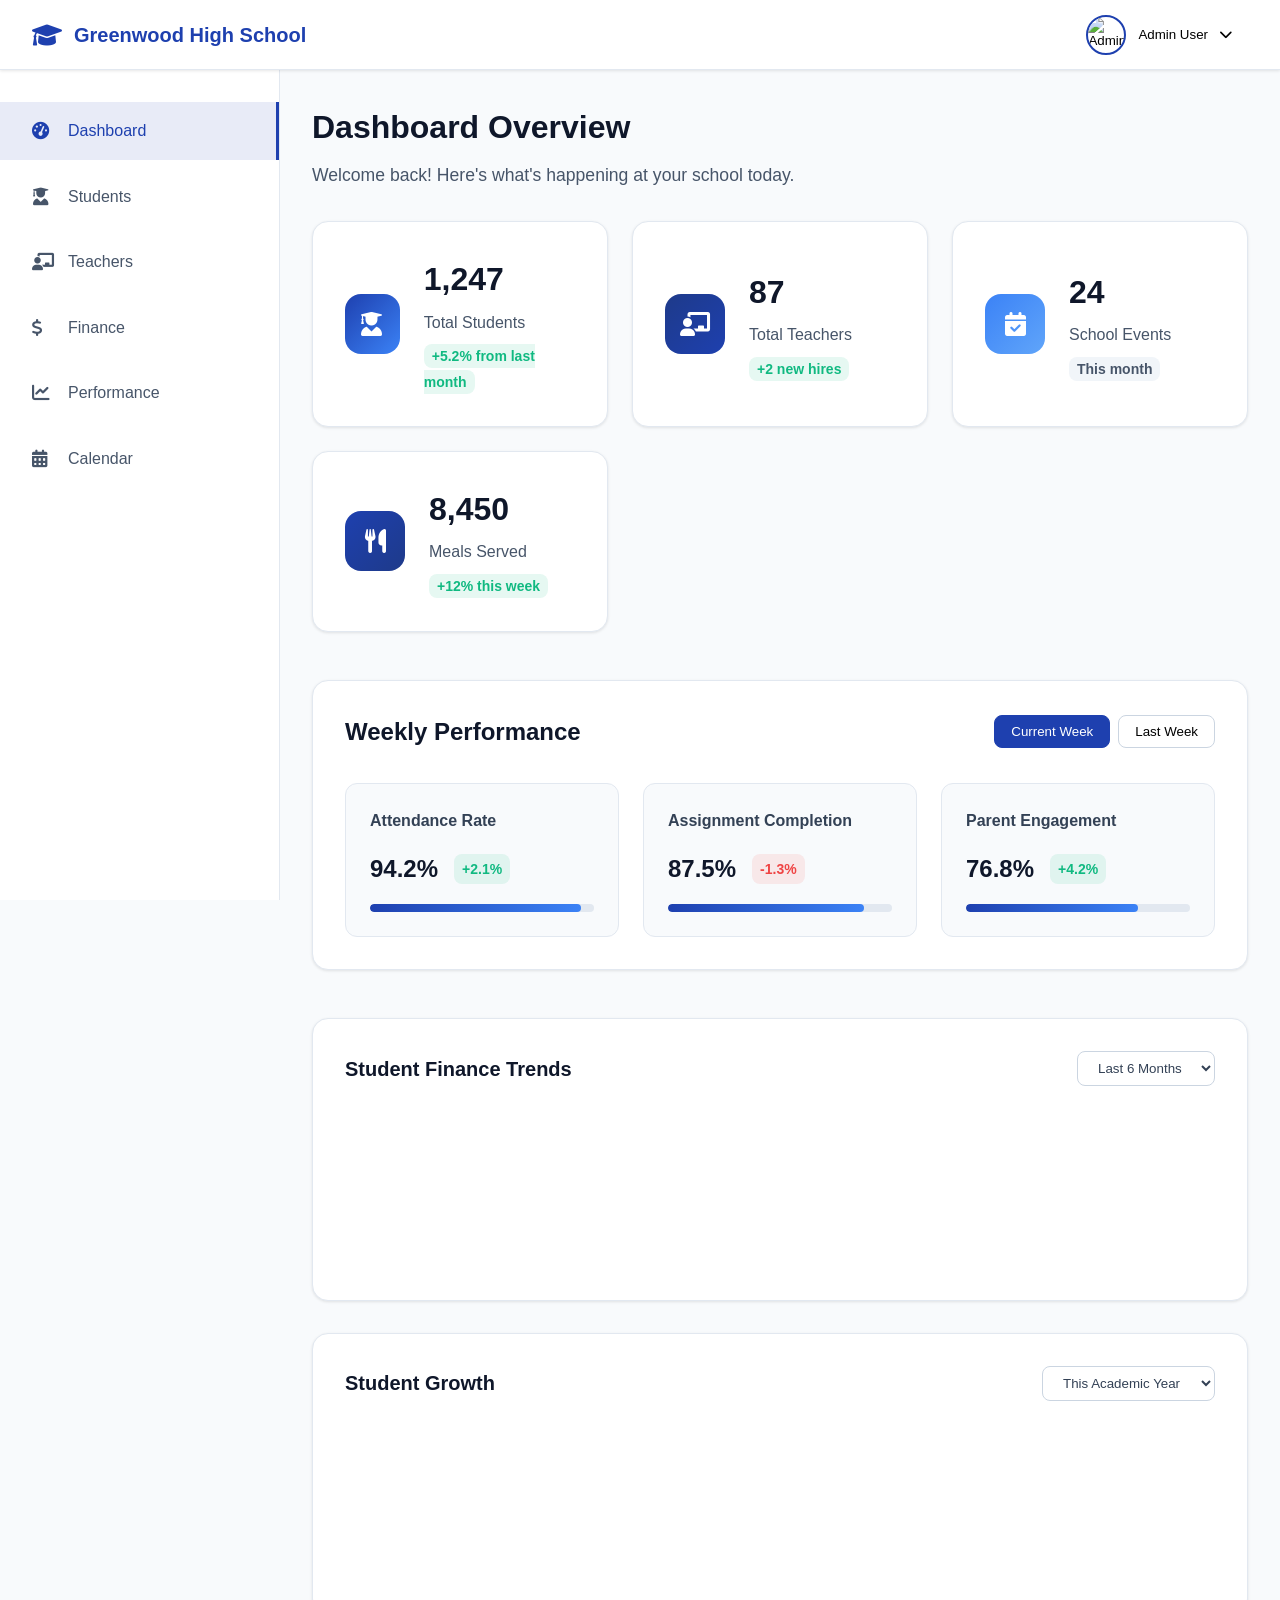
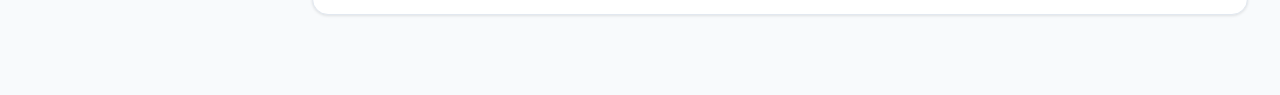
==== commit effa662b: "Create School MIS admin dashboard with responsive design and interactive features Co-authored-by: ni" ====
--- a/index.html
+++ b/index.html
@@ -3,241 +3,284 @@
 <head>
     <meta charset="UTF-8">
     <meta name="viewport" content="width=device-width, initial-scale=1.0">
-    <title>School MIS Admin Panel</title>
+    <title>School MIS - Admin Panel</title>
     <link rel="stylesheet" href="styles.css">
     <link href="https://cdnjs.cloudflare.com/ajax/libs/font-awesome/6.0.0/css/all.min.css" rel="stylesheet">
     <script src="https://cdn.jsdelivr.net/npm/chart.js"></script>
 </head>
 <body>
-    <div class="container">
-        <!-- Sidebar Navigation -->
-        <nav class="sidebar">
-            <div class="sidebar-header">
-                <h2><i class="fas fa-graduation-cap"></i> School MIS</h2>
-            </div>
-            <ul class="nav-menu">
-                <li class="nav-item active">
-                    <a href="#dashboard" class="nav-link">
-                        <i class="fas fa-tachometer-alt"></i>
-                        <span>Dashboard</span>
-                    </a>
-                </li>
-                <li class="nav-item">
-                    <a href="#students" class="nav-link">
+    <!-- Header -->
+    <header class="header">
+        <div class="header-left">
+            <button class="menu-toggle" id="menuToggle">
+                <i class="fas fa-bars"></i>
+            </button>
+            <div class="logo">
+                <i class="fas fa-graduation-cap"></i>
+                <span>Greenwood High School</span>
+            </div>
+        </div>
+        <div class="header-right">
+            <div class="profile-dropdown">
+                <button class="profile-btn" id="profileBtn">
+                    <img src="https://via.placeholder.com/40x40/1e40af/ffffff?text=AD" alt="Admin" class="profile-img">
+                    <span>Admin User</span>
+                    <i class="fas fa-chevron-down"></i>
+                </button>
+                <div class="dropdown-menu" id="dropdownMenu">
+                    <a href="#"><i class="fas fa-user"></i> Profile</a>
+                    <a href="#"><i class="fas fa-cog"></i> Settings</a>
+                    <a href="#"><i class="fas fa-sign-out-alt"></i> Logout</a>
+                </div>
+            </div>
+        </div>
+    </header>
+
+    <!-- Sidebar -->
+    <nav class="sidebar" id="sidebar">
+        <ul class="nav-menu">
+            <li class="nav-item active">
+                <a href="#dashboard" class="nav-link" data-section="dashboard">
+                    <i class="fas fa-tachometer-alt"></i>
+                    <span>Dashboard</span>
+                </a>
+            </li>
+            <li class="nav-item">
+                <a href="#students" class="nav-link" data-section="students">
+                    <i class="fas fa-user-graduate"></i>
+                    <span>Students</span>
+                </a>
+            </li>
+            <li class="nav-item">
+                <a href="#teachers" class="nav-link" data-section="teachers">
+                    <i class="fas fa-chalkboard-teacher"></i>
+                    <span>Teachers</span>
+                </a>
+            </li>
+            <li class="nav-item">
+                <a href="#finance" class="nav-link" data-section="finance">
+                    <i class="fas fa-dollar-sign"></i>
+                    <span>Finance</span>
+                </a>
+            </li>
+            <li class="nav-item">
+                <a href="#performance" class="nav-link" data-section="performance">
+                    <i class="fas fa-chart-line"></i>
+                    <span>Performance</span>
+                </a>
+            </li>
+            <li class="nav-item">
+                <a href="#calendar" class="nav-link" data-section="calendar">
+                    <i class="fas fa-calendar-alt"></i>
+                    <span>Calendar</span>
+                </a>
+            </li>
+        </ul>
+    </nav>
+
+    <!-- Main Content -->
+    <main class="main-content" id="mainContent">
+        <!-- Dashboard Section -->
+        <section id="dashboard" class="content-section active">
+            <div class="page-header">
+                <h1>Dashboard Overview</h1>
+                <p>Welcome back! Here's what's happening at your school today.</p>
+            </div>
+
+            <!-- Summary Cards -->
+            <div class="summary-cards">
+                <div class="card">
+                    <div class="card-icon students">
                         <i class="fas fa-user-graduate"></i>
-                        <span>Students</span>
-                    </a>
-                </li>
-                <li class="nav-item">
-                    <a href="#teachers" class="nav-link">
+                    </div>
+                    <div class="card-content">
+                        <h3 id="totalStudents">1,247</h3>
+                        <p>Total Students</p>
+                        <span class="trend positive">+5.2% from last month</span>
+                    </div>
+                </div>
+                <div class="card">
+                    <div class="card-icon teachers">
                         <i class="fas fa-chalkboard-teacher"></i>
-                        <span>Teachers</span>
-                    </a>
-                </li>
-                <li class="nav-item">
-                    <a href="#finance" class="nav-link">
-                        <i class="fas fa-dollar-sign"></i>
-                        <span>Finance</span>
-                    </a>
-                </li>
-                <li class="nav-item">
-                    <a href="#performance" class="nav-link">
-                        <i class="fas fa-chart-line"></i>
-                        <span>Performance</span>
-                    </a>
-                </li>
-                <li class="nav-item">
-                    <a href="#calendar" class="nav-link">
-                        <i class="fas fa-calendar-alt"></i>
-                        <span>Calendar</span>
-                    </a>
-                </li>
-            </ul>
-        </nav>
-
-        <!-- Main Content Area -->
-        <main class="main-content">
-            <!-- Header -->
-            <header class="header">
-                <div class="header-left">
-                    <button class="menu-toggle" id="menuToggle">
-                        <i class="fas fa-bars"></i>
+                    </div>
+                    <div class="card-content">
+                        <h3 id="totalTeachers">87</h3>
+                        <p>Total Teachers</p>
+                        <span class="trend positive">+2 new hires</span>
+                    </div>
+                </div>
+                <div class="card">
+                    <div class="card-icon events">
+                        <i class="fas fa-calendar-check"></i>
+                    </div>
+                    <div class="card-content">
+                        <h3 id="totalEvents">24</h3>
+                        <p>School Events</p>
+                        <span class="trend neutral">This month</span>
+                    </div>
+                </div>
+                <div class="card">
+                    <div class="card-icon meals">
+                        <i class="fas fa-utensils"></i>
+                    </div>
+                    <div class="card-content">
+                        <h3 id="totalMeals">8,450</h3>
+                        <p>Meals Served</p>
+                        <span class="trend positive">+12% this week</span>
+                    </div>
+                </div>
+            </div>
+
+            <!-- Performance Section -->
+            <div class="performance-section">
+                <div class="section-header">
+                    <h2>Weekly Performance</h2>
+                    <div class="week-selector">
+                        <button class="week-btn active" data-week="current">Current Week</button>
+                        <button class="week-btn" data-week="last">Last Week</button>
+                    </div>
+                </div>
+                <div class="performance-cards">
+                    <div class="performance-card">
+                        <h4>Attendance Rate</h4>
+                        <div class="performance-value">
+                            <span class="current-week">94.2%</span>
+                            <span class="comparison positive">+2.1%</span>
+                        </div>
+                        <div class="progress-bar">
+                            <div class="progress" style="width: 94.2%"></div>
+                        </div>
+                    </div>
+                    <div class="performance-card">
+                        <h4>Assignment Completion</h4>
+                        <div class="performance-value">
+                            <span class="current-week">87.5%</span>
+                            <span class="comparison negative">-1.3%</span>
+                        </div>
+                        <div class="progress-bar">
+                            <div class="progress" style="width: 87.5%"></div>
+                        </div>
+                    </div>
+                    <div class="performance-card">
+                        <h4>Parent Engagement</h4>
+                        <div class="performance-value">
+                            <span class="current-week">76.8%</span>
+                            <span class="comparison positive">+4.2%</span>
+                        </div>
+                        <div class="progress-bar">
+                            <div class="progress" style="width: 76.8%"></div>
+                        </div>
+                    </div>
+                </div>
+            </div>
+
+            <!-- Charts Section -->
+            <div class="charts-section">
+                <div class="chart-container">
+                    <div class="chart-header">
+                        <h3>Student Finance Trends</h3>
+                        <select id="financeTimeframe">
+                            <option value="6months">Last 6 Months</option>
+                            <option value="year">This Year</option>
+                            <option value="2years">Last 2 Years</option>
+                        </select>
+                    </div>
+                    <canvas id="financeChart"></canvas>
+                </div>
+                <div class="chart-container">
+                    <div class="chart-header">
+                        <h3>Student Growth</h3>
+                        <select id="growthTimeframe">
+                            <option value="year">This Academic Year</option>
+                            <option value="semester">This Semester</option>
+                            <option value="quarter">This Quarter</option>
+                        </select>
+                    </div>
+                    <canvas id="growthChart"></canvas>
+                </div>
+            </div>
+        </section>
+
+        <!-- Students Section -->
+        <section id="students" class="content-section">
+            <div class="page-header">
+                <h1>Students Management</h1>
+                <p>Manage student records, admissions, and academic information.</p>
+            </div>
+            <div class="placeholder-content">
+                <i class="fas fa-user-graduate"></i>
+                <h3>Students Section</h3>
+                <p>This section will contain student management features.</p>
+            </div>
+        </section>
+
+        <!-- Teachers Section -->
+        <section id="teachers" class="content-section">
+            <div class="page-header">
+                <h1>Teachers Management</h1>
+                <p>Manage faculty information, schedules, and performance.</p>
+            </div>
+            <div class="placeholder-content">
+                <i class="fas fa-chalkboard-teacher"></i>
+                <h3>Teachers Section</h3>
+                <p>This section will contain teacher management features.</p>
+            </div>
+        </section>
+
+        <!-- Finance Section -->
+        <section id="finance" class="content-section">
+            <div class="page-header">
+                <h1>Finance Management</h1>
+                <p>Track tuition fees, expenses, and financial reports.</p>
+            </div>
+            <div class="placeholder-content">
+                <i class="fas fa-dollar-sign"></i>
+                <h3>Finance Section</h3>
+                <p>This section will contain financial management features.</p>
+            </div>
+        </section>
+
+        <!-- Performance Section -->
+        <section id="performance" class="content-section">
+            <div class="page-header">
+                <h1>Academic Performance</h1>
+                <p>Monitor student performance, grades, and academic analytics.</p>
+            </div>
+            <div class="placeholder-content">
+                <i class="fas fa-chart-line"></i>
+                <h3>Performance Section</h3>
+                <p>This section will contain performance analytics features.</p>
+            </div>
+        </section>
+
+        <!-- Calendar Section -->
+        <section id="calendar" class="content-section">
+            <div class="page-header">
+                <h1>School Calendar</h1>
+                <p>Manage school events, holidays, and important dates.</p>
+            </div>
+            <div class="calendar-container">
+                <div class="calendar-header">
+                    <button class="calendar-nav" id="prevMonth">
+                        <i class="fas fa-chevron-left"></i>
                     </button>
-                    <h1>Dashboard Overview</h1>
-                </div>
-                <div class="header-right">
-                    <div class="notifications">
-                        <i class="fas fa-bell"></i>
-                        <span class="badge">3</span>
-                    </div>
-                    <div class="admin-profile">
-                        <img src="https://via.placeholder.com/40x40/1e40af/ffffff?text=AD" alt="Admin" class="admin-avatar">
-                        <div class="admin-info">
-                            <span class="admin-name">Admin User</span>
-                            <span class="admin-role">School Administrator</span>
-                        </div>
-                        <i class="fas fa-chevron-down"></i>
-                    </div>
-                </div>
-            </header>
-
-            <!-- Dashboard Content -->
-            <div class="dashboard-content">
-                <!-- Summary Cards -->
-                <div class="summary-cards">
-                    <div class="card">
-                        <div class="card-icon students">
-                            <i class="fas fa-user-graduate"></i>
-                        </div>
-                        <div class="card-content">
-                            <h3>Total Students</h3>
-                            <p class="card-number">1,247</p>
-                            <span class="card-change positive">+12% from last month</span>
-                        </div>
-                    </div>
-                    <div class="card">
-                        <div class="card-icon teachers">
-                            <i class="fas fa-chalkboard-teacher"></i>
-                        </div>
-                        <div class="card-content">
-                            <h3>Total Teachers</h3>
-                            <p class="card-number">89</p>
-                            <span class="card-change positive">+3% from last month</span>
-                        </div>
-                    </div>
-                    <div class="card">
-                        <div class="card-icon events">
-                            <i class="fas fa-calendar-check"></i>
-                        </div>
-                        <div class="card-content">
-                            <h3>School Events</h3>
-                            <p class="card-number">24</p>
-                            <span class="card-change neutral">This month</span>
-                        </div>
-                    </div>
-                    <div class="card">
-                        <div class="card-icon meals">
-                            <i class="fas fa-utensils"></i>
-                        </div>
-                        <div class="card-content">
-                            <h3>Meals Served</h3>
-                            <p class="card-number">15,432</p>
-                            <span class="card-change positive">+8% from last week</span>
-                        </div>
-                    </div>
-                </div>
-
-                <!-- Performance Section -->
-                <div class="performance-section">
-                    <div class="section-header">
-                        <h2>Performance Overview</h2>
-                        <div class="period-selector">
-                            <button class="period-btn active">This Week</button>
-                            <button class="period-btn">Last Week</button>
-                            <button class="period-btn">This Month</button>
-                        </div>
-                    </div>
-                    <div class="performance-cards">
-                        <div class="performance-card">
-                            <h4>Attendance Rate</h4>
-                            <div class="performance-metric">
-                                <span class="metric-value">94.2%</span>
-                                <span class="metric-change positive">+2.1%</span>
-                            </div>
-                            <div class="progress-bar">
-                                <div class="progress-fill" style="width: 94.2%"></div>
-                            </div>
-                        </div>
-                        <div class="performance-card">
-                            <h4>Academic Performance</h4>
-                            <div class="performance-metric">
-                                <span class="metric-value">87.5%</span>
-                                <span class="metric-change positive">+1.8%</span>
-                            </div>
-                            <div class="progress-bar">
-                                <div class="progress-fill" style="width: 87.5%"></div>
-                            </div>
-                        </div>
-                        <div class="performance-card">
-                            <h4>Fee Collection</h4>
-                            <div class="performance-metric">
-                                <span class="metric-value">92.8%</span>
-                                <span class="metric-change positive">+3.2%</span>
-                            </div>
-                            <div class="progress-bar">
-                                <div class="progress-fill" style="width: 92.8%"></div>
-                            </div>
-                        </div>
-                    </div>
-                </div>
-
-                <!-- Charts Section -->
-                <div class="charts-section">
-                    <div class="chart-container">
-                        <div class="chart-header">
-                            <h3>Student Finance Trends</h3>
-                            <div class="chart-controls">
-                                <select class="chart-period">
-                                    <option>Last 6 Months</option>
-                                    <option>Last Year</option>
-                                    <option>Last 2 Years</option>
-                                </select>
-                            </div>
-                        </div>
-                        <canvas id="financeChart" width="400" height="200"></canvas>
-                    </div>
-                    <div class="chart-container">
-                        <div class="chart-header">
-                            <h3>Student Growth Rate</h3>
-                            <div class="chart-controls">
-                                <select class="chart-period">
-                                    <option>This Year</option>
-                                    <option>Last Year</option>
-                                    <option>Last 3 Years</option>
-                                </select>
-                            </div>
-                        </div>
-                        <canvas id="growthChart" width="400" height="200"></canvas>
-                    </div>
-                </div>
-
-                <!-- Calendar Section -->
-                <div class="calendar-section">
-                    <div class="section-header">
-                        <h2>School Calendar</h2>
-                        <button class="btn-primary">
-                            <i class="fas fa-plus"></i> Add Event
-                        </button>
-                    </div>
-                    <div class="calendar-container">
-                        <div class="calendar-header">
-                            <button class="calendar-nav">
-                                <i class="fas fa-chevron-left"></i>
-                            </button>
-                            <h3 id="currentMonth">December 2024</h3>
-                            <button class="calendar-nav">
-                                <i class="fas fa-chevron-right"></i>
-                            </button>
-                        </div>
-                        <div class="calendar-grid">
-                            <div class="calendar-weekdays">
-                                <div>Sun</div>
-                                <div>Mon</div>
-                                <div>Tue</div>
-                                <div>Wed</div>
-                                <div>Thu</div>
-                                <div>Fri</div>
-                                <div>Sat</div>
-                            </div>
-                            <div class="calendar-days" id="calendarDays">
-                                <!-- Calendar days will be populated by JavaScript -->
-                            </div>
-                        </div>
-                    </div>
-                </div>
-            </div>
-        </main>
-    </div>
+                    <h3 id="currentMonth">December 2024</h3>
+                    <button class="calendar-nav" id="nextMonth">
+                        <i class="fas fa-chevron-right"></i>
+                    </button>
+                </div>
+                <div class="calendar-grid" id="calendarGrid">
+                    <!-- Calendar will be generated by JavaScript -->
+                </div>
+                <div class="events-sidebar">
+                    <h4>Upcoming Events</h4>
+                    <div class="event-list" id="eventList">
+                        <!-- Events will be populated by JavaScript -->
+                    </div>
+                </div>
+            </div>
+        </section>
+    </main>
 
     <script src="script.js"></script>
 </body>
--- a/styles.css
+++ b/styles.css
@@ -8,103 +8,50 @@
 body {
     font-family: 'Segoe UI', Tahoma, Geneva, Verdana, sans-serif;
     background-color: #f8fafc;
-    color: #1a202c;
+    color: #1e293b;
     line-height: 1.6;
 }
 
-/* Container Layout */
-.container {
-    display: flex;
-    min-height: 100vh;
-}
-
-/* Sidebar Styles */
-.sidebar {
-    width: 280px;
-    background: linear-gradient(135deg, #1e40af 0%, #1e3a8a 100%);
-    color: white;
-    padding: 0;
+/* Color Variables */
+:root {
+    --primary-blue: #1e40af;
+    --light-blue: #3b82f6;
+    --dark-blue: #1e3a8a;
+    --accent-blue: #60a5fa;
+    --white: #ffffff;
+    --black: #000000;
+    --gray-50: #f8fafc;
+    --gray-100: #f1f5f9;
+    --gray-200: #e2e8f0;
+    --gray-300: #cbd5e1;
+    --gray-400: #94a3b8;
+    --gray-500: #64748b;
+    --gray-600: #475569;
+    --gray-700: #334155;
+    --gray-800: #1e293b;
+    --gray-900: #0f172a;
+    --success: #10b981;
+    --warning: #f59e0b;
+    --danger: #ef4444;
+    --sidebar-width: 280px;
+    --header-height: 70px;
+}
+
+/* Header Styles */
+.header {
     position: fixed;
-    height: 100vh;
-    overflow-y: auto;
+    top: 0;
+    left: 0;
+    right: 0;
+    height: var(--header-height);
+    background: var(--white);
+    border-bottom: 1px solid var(--gray-200);
+    display: flex;
+    justify-content: space-between;
+    align-items: center;
+    padding: 0 2rem;
     z-index: 1000;
-    transition: transform 0.3s ease;
-}
-
-.sidebar-header {
-    padding: 2rem 1.5rem 1.5rem;
-    border-bottom: 1px solid rgba(255, 255, 255, 0.1);
-}
-
-.sidebar-header h2 {
-    font-size: 1.5rem;
-    font-weight: 700;
-    display: flex;
-    align-items: center;
-    gap: 0.75rem;
-}
-
-.sidebar-header i {
-    font-size: 1.75rem;
-    color: #60a5fa;
-}
-
-.nav-menu {
-    list-style: none;
-    padding: 1rem 0;
-}
-
-.nav-item {
-    margin: 0.25rem 0;
-}
-
-.nav-link {
-    display: flex;
-    align-items: center;
-    padding: 1rem 1.5rem;
-    color: rgba(255, 255, 255, 0.8);
-    text-decoration: none;
-    transition: all 0.3s ease;
-    border-left: 3px solid transparent;
-}
-
-.nav-link:hover {
-    background-color: rgba(255, 255, 255, 0.1);
-    color: white;
-    border-left-color: #60a5fa;
-}
-
-.nav-link.active {
-    background-color: rgba(255, 255, 255, 0.15);
-    color: white;
-    border-left-color: #60a5fa;
-}
-
-.nav-link i {
-    width: 20px;
-    margin-right: 0.75rem;
-    font-size: 1.1rem;
-}
-
-/* Main Content */
-.main-content {
-    flex: 1;
-    margin-left: 280px;
-    min-height: 100vh;
-    background-color: #f8fafc;
-}
-
-/* Header */
-.header {
-    background: white;
-    padding: 1rem 2rem;
-    display: flex;
-    justify-content: space-between;
-    align-items: center;
-    box-shadow: 0 2px 4px rgba(0, 0, 0, 0.1);
-    position: sticky;
-    top: 0;
-    z-index: 100;
+    box-shadow: 0 1px 3px rgba(0, 0, 0, 0.1);
 }
 
 .header-left {
@@ -117,100 +64,188 @@
     display: none;
     background: none;
     border: none;
-    font-size: 1.25rem;
-    color: #1e40af;
-    cursor: pointer;
-    padding: 0.5rem;
-    border-radius: 0.375rem;
-    transition: background-color 0.3s ease;
-}
-
-.menu-toggle:hover {
-    background-color: #f1f5f9;
-}
-
-.header-left h1 {
-    font-size: 1.75rem;
-    font-weight: 700;
-    color: #1a202c;
-}
-
-.header-right {
-    display: flex;
-    align-items: center;
-    gap: 1.5rem;
-}
-
-.notifications {
-    position: relative;
-    cursor: pointer;
-    padding: 0.5rem;
-    border-radius: 0.375rem;
-    transition: background-color 0.3s ease;
-}
-
-.notifications:hover {
-    background-color: #f1f5f9;
-}
-
-.notifications i {
-    font-size: 1.25rem;
-    color: #64748b;
-}
-
-.badge {
-    position: absolute;
-    top: 0;
-    right: 0;
-    background-color: #ef4444;
-    color: white;
-    font-size: 0.75rem;
-    padding: 0.125rem 0.375rem;
-    border-radius: 1rem;
-    min-width: 1.25rem;
-    text-align: center;
-}
-
-.admin-profile {
-    display: flex;
-    align-items: center;
-    gap: 0.75rem;
+    font-size: 1.2rem;
+    color: var(--gray-600);
     cursor: pointer;
     padding: 0.5rem;
     border-radius: 0.5rem;
-    transition: background-color 0.3s ease;
-}
-
-.admin-profile:hover {
-    background-color: #f1f5f9;
-}
-
-.admin-avatar {
+    transition: background-color 0.2s;
+}
+
+.menu-toggle:hover {
+    background-color: var(--gray-100);
+}
+
+.logo {
+    display: flex;
+    align-items: center;
+    gap: 0.75rem;
+    font-size: 1.25rem;
+    font-weight: 700;
+    color: var(--primary-blue);
+}
+
+.logo i {
+    font-size: 1.5rem;
+}
+
+.header-right {
+    display: flex;
+    align-items: center;
+}
+
+.profile-dropdown {
+    position: relative;
+}
+
+.profile-btn {
+    display: flex;
+    align-items: center;
+    gap: 0.75rem;
+    background: none;
+    border: none;
+    padding: 0.5rem 1rem;
+    border-radius: 0.75rem;
+    cursor: pointer;
+    transition: background-color 0.2s;
+}
+
+.profile-btn:hover {
+    background-color: var(--gray-100);
+}
+
+.profile-img {
     width: 40px;
     height: 40px;
     border-radius: 50%;
-    object-fit: cover;
-}
-
-.admin-info {
-    display: flex;
-    flex-direction: column;
-}
-
-.admin-name {
-    font-weight: 600;
-    color: #1a202c;
-    font-size: 0.875rem;
-}
-
-.admin-role {
-    font-size: 0.75rem;
-    color: #64748b;
-}
-
-/* Dashboard Content */
-.dashboard-content {
+    border: 2px solid var(--primary-blue);
+}
+
+.dropdown-menu {
+    position: absolute;
+    top: 100%;
+    right: 0;
+    background: var(--white);
+    border: 1px solid var(--gray-200);
+    border-radius: 0.75rem;
+    box-shadow: 0 10px 25px rgba(0, 0, 0, 0.1);
+    min-width: 200px;
+    opacity: 0;
+    visibility: hidden;
+    transform: translateY(-10px);
+    transition: all 0.2s;
+    z-index: 1001;
+}
+
+.dropdown-menu.show {
+    opacity: 1;
+    visibility: visible;
+    transform: translateY(0);
+}
+
+.dropdown-menu a {
+    display: flex;
+    align-items: center;
+    gap: 0.75rem;
+    padding: 0.75rem 1rem;
+    text-decoration: none;
+    color: var(--gray-700);
+    transition: background-color 0.2s;
+}
+
+.dropdown-menu a:hover {
+    background-color: var(--gray-50);
+}
+
+.dropdown-menu a:first-child {
+    border-radius: 0.75rem 0.75rem 0 0;
+}
+
+.dropdown-menu a:last-child {
+    border-radius: 0 0 0.75rem 0.75rem;
+}
+
+/* Sidebar Styles */
+.sidebar {
+    position: fixed;
+    top: var(--header-height);
+    left: 0;
+    width: var(--sidebar-width);
+    height: calc(100vh - var(--header-height));
+    background: var(--white);
+    border-right: 1px solid var(--gray-200);
+    padding: 2rem 0;
+    overflow-y: auto;
+    z-index: 999;
+    transition: transform 0.3s ease;
+}
+
+.nav-menu {
+    list-style: none;
+}
+
+.nav-item {
+    margin-bottom: 0.5rem;
+}
+
+.nav-link {
+    display: flex;
+    align-items: center;
+    gap: 1rem;
+    padding: 1rem 2rem;
+    text-decoration: none;
+    color: var(--gray-600);
+    transition: all 0.2s;
+    position: relative;
+}
+
+.nav-link:hover {
+    background-color: var(--gray-50);
+    color: var(--primary-blue);
+}
+
+.nav-item.active .nav-link {
+    background-color: rgba(30, 64, 175, 0.1);
+    color: var(--primary-blue);
+    border-right: 3px solid var(--primary-blue);
+}
+
+.nav-link i {
+    font-size: 1.1rem;
+    width: 20px;
+}
+
+/* Main Content Styles */
+.main-content {
+    margin-left: var(--sidebar-width);
+    margin-top: var(--header-height);
     padding: 2rem;
+    min-height: calc(100vh - var(--header-height));
+    transition: margin-left 0.3s ease;
+}
+
+.content-section {
+    display: none;
+}
+
+.content-section.active {
+    display: block;
+}
+
+.page-header {
+    margin-bottom: 2rem;
+}
+
+.page-header h1 {
+    font-size: 2rem;
+    font-weight: 700;
+    color: var(--gray-900);
+    margin-bottom: 0.5rem;
+}
+
+.page-header p {
+    color: var(--gray-600);
+    font-size: 1.1rem;
 }
 
 /* Summary Cards */
@@ -218,24 +253,24 @@
     display: grid;
     grid-template-columns: repeat(auto-fit, minmax(280px, 1fr));
     gap: 1.5rem;
-    margin-bottom: 2rem;
+    margin-bottom: 3rem;
 }
 
 .card {
-    background: white;
+    background: var(--white);
     border-radius: 1rem;
-    padding: 1.5rem;
-    box-shadow: 0 4px 6px rgba(0, 0, 0, 0.05);
-    border: 1px solid #e2e8f0;
-    transition: transform 0.3s ease, box-shadow 0.3s ease;
-    display: flex;
-    align-items: center;
-    gap: 1rem;
+    padding: 2rem;
+    box-shadow: 0 1px 3px rgba(0, 0, 0, 0.1);
+    border: 1px solid var(--gray-200);
+    display: flex;
+    align-items: center;
+    gap: 1.5rem;
+    transition: transform 0.2s, box-shadow 0.2s;
 }
 
 .card:hover {
     transform: translateY(-2px);
-    box-shadow: 0 8px 25px rgba(0, 0, 0, 0.1);
+    box-shadow: 0 4px 12px rgba(0, 0, 0, 0.15);
 }
 
 .card-icon {
@@ -246,104 +281,106 @@
     align-items: center;
     justify-content: center;
     font-size: 1.5rem;
-    color: white;
+    color: var(--white);
 }
 
 .card-icon.students {
-    background: linear-gradient(135deg, #1e40af 0%, #3b82f6 100%);
+    background: linear-gradient(135deg, var(--primary-blue), var(--light-blue));
 }
 
 .card-icon.teachers {
-    background: linear-gradient(135deg, #059669 0%, #10b981 100%);
+    background: linear-gradient(135deg, var(--dark-blue), var(--primary-blue));
 }
 
 .card-icon.events {
-    background: linear-gradient(135deg, #dc2626 0%, #ef4444 100%);
+    background: linear-gradient(135deg, var(--light-blue), var(--accent-blue));
 }
 
 .card-icon.meals {
-    background: linear-gradient(135deg, #ea580c 0%, #f97316 100%);
+    background: linear-gradient(135deg, var(--primary-blue), var(--dark-blue));
 }
 
 .card-content h3 {
-    font-size: 0.875rem;
-    color: #64748b;
+    font-size: 2rem;
+    font-weight: 700;
+    color: var(--gray-900);
+    margin-bottom: 0.25rem;
+}
+
+.card-content p {
+    color: var(--gray-600);
     font-weight: 500;
     margin-bottom: 0.5rem;
 }
 
-.card-number {
-    font-size: 2rem;
-    font-weight: 700;
-    color: #1a202c;
-    margin-bottom: 0.25rem;
-}
-
-.card-change {
-    font-size: 0.75rem;
-    font-weight: 500;
-}
-
-.card-change.positive {
-    color: #059669;
-}
-
-.card-change.negative {
-    color: #dc2626;
-}
-
-.card-change.neutral {
-    color: #64748b;
+.trend {
+    font-size: 0.875rem;
+    font-weight: 600;
+    padding: 0.25rem 0.5rem;
+    border-radius: 0.5rem;
+}
+
+.trend.positive {
+    background-color: rgba(16, 185, 129, 0.1);
+    color: var(--success);
+}
+
+.trend.negative {
+    background-color: rgba(239, 68, 68, 0.1);
+    color: var(--danger);
+}
+
+.trend.neutral {
+    background-color: var(--gray-100);
+    color: var(--gray-600);
 }
 
 /* Performance Section */
 .performance-section {
-    background: white;
+    background: var(--white);
     border-radius: 1rem;
-    padding: 1.5rem;
+    padding: 2rem;
+    margin-bottom: 3rem;
+    box-shadow: 0 1px 3px rgba(0, 0, 0, 0.1);
+    border: 1px solid var(--gray-200);
+}
+
+.section-header {
+    display: flex;
+    justify-content: space-between;
+    align-items: center;
     margin-bottom: 2rem;
-    box-shadow: 0 4px 6px rgba(0, 0, 0, 0.05);
-    border: 1px solid #e2e8f0;
-}
-
-.section-header {
-    display: flex;
-    justify-content: space-between;
-    align-items: center;
-    margin-bottom: 1.5rem;
 }
 
 .section-header h2 {
     font-size: 1.5rem;
     font-weight: 700;
-    color: #1a202c;
-}
-
-.period-selector {
+    color: var(--gray-900);
+}
+
+.week-selector {
     display: flex;
     gap: 0.5rem;
 }
 
-.period-btn {
+.week-btn {
     padding: 0.5rem 1rem;
-    border: 1px solid #e2e8f0;
-    background: white;
-    color: #64748b;
+    border: 1px solid var(--gray-300);
+    background: var(--white);
     border-radius: 0.5rem;
     cursor: pointer;
-    transition: all 0.3s ease;
-    font-size: 0.875rem;
-}
-
-.period-btn:hover {
-    border-color: #1e40af;
-    color: #1e40af;
-}
-
-.period-btn.active {
-    background: #1e40af;
-    color: white;
-    border-color: #1e40af;
+    transition: all 0.2s;
+    font-weight: 500;
+}
+
+.week-btn.active {
+    background: var(--primary-blue);
+    color: var(--white);
+    border-color: var(--primary-blue);
+}
+
+.week-btn:hover:not(.active) {
+    background: var(--gray-50);
 }
 
 .performance-cards {
@@ -354,55 +391,59 @@
 
 .performance-card {
     padding: 1.5rem;
-    border: 1px solid #e2e8f0;
+    border: 1px solid var(--gray-200);
     border-radius: 0.75rem;
-    background: #f8fafc;
+    background: var(--gray-50);
 }
 
 .performance-card h4 {
-    font-size: 0.875rem;
-    color: #64748b;
+    font-size: 1rem;
+    font-weight: 600;
+    color: var(--gray-700);
     margin-bottom: 1rem;
-    font-weight: 500;
-}
-
-.performance-metric {
-    display: flex;
-    justify-content: space-between;
-    align-items: center;
+}
+
+.performance-value {
+    display: flex;
+    align-items: center;
+    gap: 1rem;
     margin-bottom: 1rem;
 }
 
-.metric-value {
+.current-week {
     font-size: 1.5rem;
     font-weight: 700;
-    color: #1a202c;
-}
-
-.metric-change {
-    font-size: 0.75rem;
-    font-weight: 500;
-}
-
-.metric-change.positive {
-    color: #059669;
-}
-
-.metric-change.negative {
-    color: #dc2626;
+    color: var(--gray-900);
+}
+
+.comparison {
+    font-size: 0.875rem;
+    font-weight: 600;
+    padding: 0.25rem 0.5rem;
+    border-radius: 0.5rem;
+}
+
+.comparison.positive {
+    background-color: rgba(16, 185, 129, 0.1);
+    color: var(--success);
+}
+
+.comparison.negative {
+    background-color: rgba(239, 68, 68, 0.1);
+    color: var(--danger);
 }
 
 .progress-bar {
     width: 100%;
     height: 8px;
-    background-color: #e2e8f0;
+    background: var(--gray-200);
     border-radius: 4px;
     overflow: hidden;
 }
 
-.progress-fill {
+.progress {
     height: 100%;
-    background: linear-gradient(90deg, #1e40af 0%, #3b82f6 100%);
+    background: linear-gradient(90deg, var(--primary-blue), var(--light-blue));
     border-radius: 4px;
     transition: width 0.3s ease;
 }
@@ -411,16 +452,16 @@
 .charts-section {
     display: grid;
     grid-template-columns: repeat(auto-fit, minmax(500px, 1fr));
-    gap: 1.5rem;
-    margin-bottom: 2rem;
+    gap: 2rem;
+    margin-bottom: 3rem;
 }
 
 .chart-container {
-    background: white;
+    background: var(--white);
     border-radius: 1rem;
-    padding: 1.5rem;
-    box-shadow: 0 4px 6px rgba(0, 0, 0, 0.05);
-    border: 1px solid #e2e8f0;
+    padding: 2rem;
+    box-shadow: 0 1px 3px rgba(0, 0, 0, 0.1);
+    border: 1px solid var(--gray-200);
 }
 
 .chart-header {
@@ -433,35 +474,28 @@
 .chart-header h3 {
     font-size: 1.25rem;
     font-weight: 700;
-    color: #1a202c;
-}
-
-.chart-controls select {
+    color: var(--gray-900);
+}
+
+.chart-header select {
     padding: 0.5rem 1rem;
-    border: 1px solid #e2e8f0;
+    border: 1px solid var(--gray-300);
     border-radius: 0.5rem;
-    background: white;
-    color: #1a202c;
-    font-size: 0.875rem;
+    background: var(--white);
+    color: var(--gray-700);
     cursor: pointer;
 }
 
-.chart-controls select:focus {
-    outline: none;
-    border-color: #1e40af;
-}
-
-/* Calendar Section */
-.calendar-section {
-    background: white;
+/* Calendar Styles */
+.calendar-container {
+    background: var(--white);
     border-radius: 1rem;
-    padding: 1.5rem;
-    box-shadow: 0 4px 6px rgba(0, 0, 0, 0.05);
-    border: 1px solid #e2e8f0;
-}
-
-.calendar-container {
-    margin-top: 1.5rem;
+    padding: 2rem;
+    box-shadow: 0 1px 3px rgba(0, 0, 0, 0.1);
+    border: 1px solid var(--gray-200);
+    display: grid;
+    grid-template-columns: 1fr 300px;
+    gap: 2rem;
 }
 
 .calendar-header {
@@ -469,163 +503,188 @@
     justify-content: space-between;
     align-items: center;
     margin-bottom: 1.5rem;
-}
-
-.calendar-header h3 {
-    font-size: 1.25rem;
-    font-weight: 700;
-    color: #1a202c;
+    grid-column: 1 / -1;
 }
 
 .calendar-nav {
     background: none;
-    border: 1px solid #e2e8f0;
+    border: 1px solid var(--gray-300);
+    border-radius: 0.5rem;
     padding: 0.5rem;
-    border-radius: 0.5rem;
     cursor: pointer;
-    color: #64748b;
-    transition: all 0.3s ease;
+    color: var(--gray-600);
+    transition: all 0.2s;
 }
 
 .calendar-nav:hover {
-    background-color: #f1f5f9;
-    color: #1e40af;
+    background: var(--primary-blue);
+    color: var(--white);
+    border-color: var(--primary-blue);
 }
 
 .calendar-grid {
-    border: 1px solid #e2e8f0;
-    border-radius: 0.75rem;
-    overflow: hidden;
-}
-
-.calendar-weekdays {
     display: grid;
     grid-template-columns: repeat(7, 1fr);
-    background-color: #f8fafc;
-    border-bottom: 1px solid #e2e8f0;
-}
-
-.calendar-weekdays div {
-    padding: 1rem 0.5rem;
+    gap: 1px;
+    background: var(--gray-200);
+    border-radius: 0.5rem;
+    overflow: hidden;
+}
+
+.calendar-day {
+    background: var(--white);
+    padding: 1rem;
+    min-height: 80px;
+    display: flex;
+    flex-direction: column;
+    align-items: flex-start;
+    cursor: pointer;
+    transition: background-color 0.2s;
+}
+
+.calendar-day:hover {
+    background: var(--gray-50);
+}
+
+.calendar-day.other-month {
+    color: var(--gray-400);
+    background: var(--gray-50);
+}
+
+.calendar-day.today {
+    background: rgba(30, 64, 175, 0.1);
+    color: var(--primary-blue);
+    font-weight: 700;
+}
+
+.calendar-day.has-event {
+    background: rgba(30, 64, 175, 0.05);
+}
+
+.calendar-day-header {
+    background: var(--primary-blue);
+    color: var(--white);
+    padding: 0.75rem;
     text-align: center;
     font-weight: 600;
-    color: #64748b;
     font-size: 0.875rem;
 }
 
-.calendar-days {
-    display: grid;
-    grid-template-columns: repeat(7, 1fr);
-}
-
-.calendar-day {
-    padding: 1rem 0.5rem;
-    text-align: center;
-    border-right: 1px solid #e2e8f0;
-    border-bottom: 1px solid #e2e8f0;
-    cursor: pointer;
-    transition: background-color 0.3s ease;
-    position: relative;
-    min-height: 80px;
-    display: flex;
-    flex-direction: column;
-    align-items: center;
-    justify-content: center;
-}
-
-.calendar-day:hover {
-    background-color: #f1f5f9;
-}
-
-.calendar-day.other-month {
-    color: #cbd5e1;
-}
-
-.calendar-day.today {
-    background-color: #1e40af;
-    color: white;
-    font-weight: 600;
-}
-
-.calendar-day.has-event {
-    background-color: #dbeafe;
-    color: #1e40af;
-    font-weight: 600;
-}
-
-.calendar-day.has-event::after {
-    content: '';
-    position: absolute;
-    bottom: 4px;
+.event-dot {
     width: 6px;
     height: 6px;
-    background-color: #1e40af;
+    background: var(--primary-blue);
     border-radius: 50%;
-}
-
-/* Buttons */
-.btn-primary {
-    background: linear-gradient(135deg, #1e40af 0%, #3b82f6 100%);
-    color: white;
-    border: none;
-    padding: 0.75rem 1.5rem;
+    margin-top: 0.25rem;
+}
+
+.events-sidebar {
+    background: var(--gray-50);
+    border-radius: 0.75rem;
+    padding: 1.5rem;
+}
+
+.events-sidebar h4 {
+    font-size: 1.1rem;
+    font-weight: 700;
+    color: var(--gray-900);
+    margin-bottom: 1rem;
+}
+
+.event-item {
+    padding: 1rem;
+    background: var(--white);
     border-radius: 0.5rem;
+    margin-bottom: 0.75rem;
+    border-left: 4px solid var(--primary-blue);
+}
+
+.event-date {
+    font-size: 0.875rem;
+    color: var(--gray-600);
+    margin-bottom: 0.25rem;
+}
+
+.event-title {
     font-weight: 600;
-    cursor: pointer;
-    transition: all 0.3s ease;
-    display: flex;
-    align-items: center;
-    gap: 0.5rem;
-    font-size: 0.875rem;
-}
-
-.btn-primary:hover {
-    transform: translateY(-1px);
-    box-shadow: 0 4px 12px rgba(30, 64, 175, 0.3);
+    color: var(--gray-900);
+}
+
+/* Placeholder Content */
+.placeholder-content {
+    text-align: center;
+    padding: 4rem 2rem;
+    color: var(--gray-500);
+}
+
+.placeholder-content i {
+    font-size: 4rem;
+    margin-bottom: 1rem;
+    color: var(--gray-400);
+}
+
+.placeholder-content h3 {
+    font-size: 1.5rem;
+    margin-bottom: 0.5rem;
+    color: var(--gray-700);
 }
 
 /* Responsive Design */
 @media (max-width: 1024px) {
+    .charts-section {
+        grid-template-columns: 1fr;
+    }
+    
+    .chart-container canvas {
+        max-height: 300px;
+    }
+    
+    .calendar-container {
+        grid-template-columns: 1fr;
+    }
+    
+    .events-sidebar {
+        order: -1;
+    }
+}
+
+@media (max-width: 768px) {
+    .menu-toggle {
+        display: block;
+    }
+    
     .sidebar {
         transform: translateX(-100%);
     }
     
-    .sidebar.open {
+    .sidebar.show {
         transform: translateX(0);
     }
     
     .main-content {
         margin-left: 0;
-    }
-    
-    .menu-toggle {
-        display: block;
-    }
-    
-    .charts-section {
-        grid-template-columns: 1fr;
-    }
-}
-
-@media (max-width: 768px) {
-    .dashboard-content {
         padding: 1rem;
     }
     
     .header {
-        padding: 1rem;
-    }
-    
-    .header-left h1 {
-        font-size: 1.5rem;
-    }
-    
-    .admin-info {
+        padding: 0 1rem;
+    }
+    
+    .logo span {
         display: none;
     }
     
+    .profile-btn span {
+        display: none;
+    }
+    
     .summary-cards {
-        grid-template-columns: 1fr;
+        grid-template-columns: repeat(auto-fit, minmax(250px, 1fr));
+        gap: 1rem;
+    }
+    
+    .card {
+        padding: 1.5rem;
     }
     
     .performance-cards {
@@ -638,65 +697,97 @@
         align-items: flex-start;
     }
     
-    .period-selector {
-        width: 100%;
-        justify-content: space-between;
-    }
-    
-    .period-btn {
-        flex: 1;
-        text-align: center;
+    .calendar-day {
+        min-height: 60px;
+        padding: 0.5rem;
+    }
+    
+    .chart-header {
+        flex-direction: column;
+        gap: 1rem;
+        align-items: flex-start;
     }
 }
 
 @media (max-width: 480px) {
+    .summary-cards {
+        grid-template-columns: 1fr;
+    }
+    
     .card {
         flex-direction: column;
         text-align: center;
+        padding: 1.5rem 1rem;
+    }
+    
+    .performance-section,
+    .chart-container,
+    .calendar-container {
+        padding: 1rem;
+    }
+    
+    .calendar-grid {
+        font-size: 0.875rem;
     }
     
     .calendar-day {
-        min-height: 60px;
-        padding: 0.5rem 0.25rem;
-        font-size: 0.875rem;
-    }
-    
-    .calendar-weekdays div {
-        padding: 0.75rem 0.25rem;
-        font-size: 0.75rem;
-    }
-}
-
-/* Animation Classes */
-.fade-in {
-    animation: fadeIn 0.5s ease-in;
-}
-
-@keyframes fadeIn {
-    from {
-        opacity: 0;
-        transform: translateY(20px);
-    }
-    to {
-        opacity: 1;
-        transform: translateY(0);
-    }
+        min-height: 50px;
+        padding: 0.25rem;
+    }
+}
+
+/* Loading States */
+.loading {
+    opacity: 0.6;
+    pointer-events: none;
+}
+
+.loading::after {
+    content: '';
+    position: absolute;
+    top: 50%;
+    left: 50%;
+    width: 20px;
+    height: 20px;
+    margin: -10px 0 0 -10px;
+    border: 2px solid var(--gray-300);
+    border-top: 2px solid var(--primary-blue);
+    border-radius: 50%;
+    animation: spin 1s linear infinite;
+}
+
+@keyframes spin {
+    0% { transform: rotate(0deg); }
+    100% { transform: rotate(360deg); }
+}
+
+/* Smooth Transitions */
+* {
+    transition: color 0.2s, background-color 0.2s, border-color 0.2s, transform 0.2s, opacity 0.2s;
+}
+
+/* Focus States */
+button:focus,
+select:focus,
+input:focus {
+    outline: 2px solid var(--primary-blue);
+    outline-offset: 2px;
 }
 
 /* Scrollbar Styling */
 ::-webkit-scrollbar {
-    width: 6px;
+    width: 8px;
 }
 
 ::-webkit-scrollbar-track {
-    background: #f1f5f9;
+    background: var(--gray-100);
 }
 
 ::-webkit-scrollbar-thumb {
-    background: #cbd5e1;
-    border-radius: 3px;
+    background: var(--gray-400);
+    border-radius: 4px;
 }
 
 ::-webkit-scrollbar-thumb:hover {
-    background: #94a3b8;
+    background: var(--gray-500);
 }
